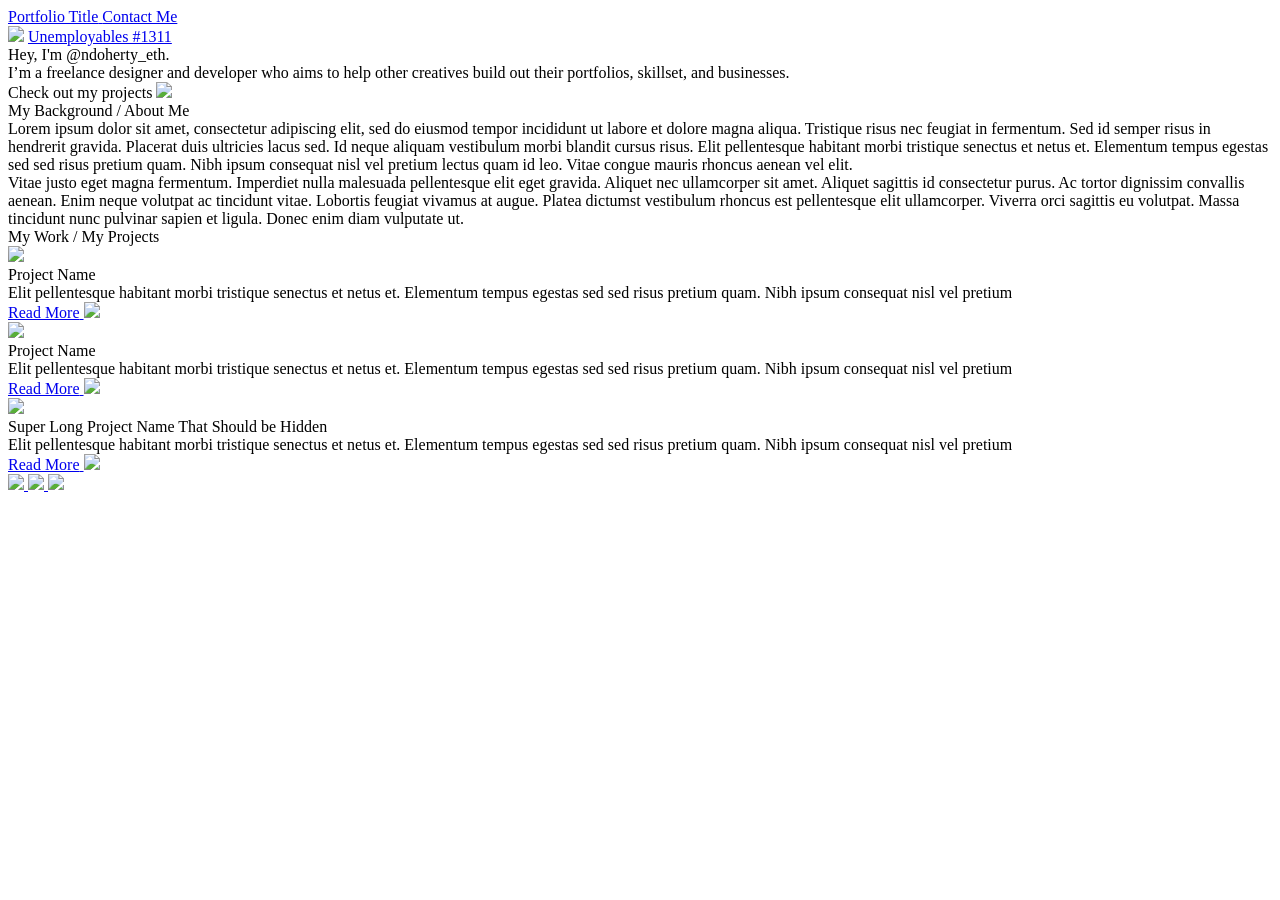
==== index.html @ 39758d0d "Initial commit" ====
<!DOCTYPE html>
<html lang="en">
	<head>
		<meta charset="utf-8">

    <!-- 
      TODO

      Upload your Unemployable (or whatever photo you like) to the assets/images folder
      and change the name of the image below to match the uploaded one

      Change the title in the <title> tag to whatever you would like the title of your portfolio to be

      This should be the same across all pages.
     -->
    <link rel="icon" href="./assets/images/1311.png" />
		<title>Unemployables Portfolio</title>
    <meta name="description" content="A portfolio template for the Unemployables community.">
    <meta name="viewport" content="width=device-width, initial-scale=1" />

		<link rel="stylesheet" href="./css/layout.css">
    <link rel="stylesheet" href="./css/typography.css">
    <link rel="stylesheet" href="./css/utilities.css">

		<script defer src="./js/script.js"></script>
	</head>
	<body>
    <!-- NAVBAR -->
    <div class="navbar">
      <a class="nav-title-link" href="./index.html">
        <!-- TODO - Change the "Portfolio Title" to whatever you want displayed in the top left -->
        <span class="nav-title">Portfolio Title</span>
         <!-- TODO - Change the email after 'mailto:' to your email address for contact -->
        <a class="button" href="mailto:whitevans.eth@gmail.com">
          <span class="button-text">Contact Me</span>
        </a>
      </a>
    </div>

    <!-- MAIN PAGE CONTENT -->
    <div id="main-content">

      <!-- PORTFOLIO HEADER -->
      <div id="portfolio-header">
        <div id="portfolio-header-image-container">
          <!-- 
            TODO

            - Change the img "src" attribute to point to the Unemployable image you uploaded (or whatever image).
            - Change the number to point to your Unemployable & replace the OpenSea link with your own
            - If you aren't using an Unemployable as your image, remove the entire "a" element
          -->
          <img src="./assets/images/1311.png" class="portfolio-header-image">
          <a class="no-underline" target="_blank" href="https://opensea.io/assets/0xe0be388ab81c47b0f098d2030a1c9ef190691a8a/1311">
            <span class="image-caption">Unemployables #1311</span>
          </a>
        </div>

          <!-- 
            TODO

            - Change the main-title to whatver you want
            - Change the body-text after that to a quick introduction to what you do
            - Edit the button text if you feel like it. It will link to the projects section below.
          -->
        <div id="portfolio-header-text-container">
            <div class="header-text">
              <span class="main-title">Hey, I'm @ndoherty_eth.</span>
              <div class="body-text">I’m a freelance designer and developer who aims to help other creatives build out their portfolios, skillset, and businesses.</div>
            </div>
            <a class="button" id="my-work-link">
              <span class="button-text">Check out my projects</span> 
              <image src="./assets/icons/arrow-right.svg" class="right-arrow-icon"/>
            </a>
        </div>
      </div>

      <!-- ABOUT SECTION -->
      <!-- 
        TODO

        - Change the subheader-text to whatever header you want
        - Add paragraphs using the <div class="body-text"></div> elements in the "about-section-content"
      -->
      <div id="about-section">
        <span class="subheader-text">My Background / About Me</span>
        <div class="about-section-content">
          <div class="body-text">Lorem ipsum dolor sit amet, consectetur adipiscing elit, sed do eiusmod tempor incididunt ut labore et dolore magna aliqua. Tristique risus nec feugiat in fermentum. Sed id semper risus in hendrerit gravida. Placerat duis ultricies lacus sed. Id neque aliquam vestibulum morbi blandit cursus risus. Elit pellentesque habitant morbi tristique senectus et netus et. Elementum tempus egestas sed sed risus pretium quam. Nibh ipsum consequat nisl vel pretium lectus quam id leo. Vitae congue mauris rhoncus aenean vel elit.</div>
          <div class="body-text">Vitae justo eget magna fermentum. Imperdiet nulla malesuada pellentesque elit eget gravida. Aliquet nec ullamcorper sit amet. Aliquet sagittis id consectetur purus. Ac tortor dignissim convallis aenean. Enim neque volutpat ac tincidunt vitae. Lobortis feugiat vivamus at augue. Platea dictumst vestibulum rhoncus est pellentesque elit ullamcorper. Viverra orci sagittis eu volutpat. Massa tincidunt nunc pulvinar sapien et ligula. Donec enim diam vulputate ut.</div>
        </div>
      </div>

      <!-- PROJECTS / MY WORK SECTION -->
      <div id="my-work-section">
        <!-- TODO - Change the subheader-text to whatever you want the Projects section header to say -->
        <span class="subheader-text">My Work / My Projects</span>

        <div class="projects-container">
          <!-- 
            TODO

            This is where the project cards live. Here's a base level project card for you to copy:
            <div class="project-card">
              <img src="./assets/images/IMAGE_NAME" class="project-image">
              <div class="project-card-text-container">
                <div class="subheader-text project-title">PROJECT_NAME</div>
                <div class="body-text project-card-text">SMALL_PROJECT_DESCRIPTION</div>
              </div>
              <a class="button" href="./project-pages/PROJECT_PAGE_NAME.html">
                <span class="button-text">Read More</span>
                <image src="./assets/icons/arrow-right.svg" class="right-arrow-icon"/>
              </a>
            </div>

            - To add a project to the this area, copy the above, paste it below this comment, and change the following:
                - IMAGE_NAME: the name of the image file in assets/images
                - PROJECT_NAME: the name of the project (keep it short, it only shows 1 line)
                - SMALL_PROJECT_DESCRIPTION: a quick project description (max 4 lines)
                - PROJECT_PAGE_NAME.html: the html filename for the project (must be in project-pages folder)
          -->
          <div class="project-card">
            <img src="./assets/images/desktop.jpeg" class="project-image">
            <div class="project-card-text-container">
              <div class="subheader-text project-title">Project Name</div>
              <div class="body-text project-card-text">Elit pellentesque habitant morbi tristique senectus et netus et. Elementum tempus egestas sed sed risus pretium quam. Nibh ipsum consequat nisl vel pretium</div>
            </div>
            <a class="button" href="./project-pages/project-template.html">
              <span class="button-text">Read More</span>
              <image src="./assets/icons/arrow-right.svg" class="right-arrow-icon"/>
            </a>
          </div>
          <div class="project-card">
            <img src="./assets/images/code.jpeg" class="project-image">
            <div class="project-card-text-container">
              <div class="subheader-text project-title">Project Name</div>
              <div class="body-text project-card-text">Elit pellentesque habitant morbi tristique senectus et netus et. Elementum tempus egestas sed sed risus pretium quam. Nibh ipsum consequat nisl vel pretium</div>
            </div>
            <a class="button" href="./project-pages/project-template.html">
              <span class="button-text">Read More</span>
              <image src="./assets/icons/arrow-right.svg" class="right-arrow-icon"/>
            </a>
          </div>
          <div class="project-card">
            <img src="./assets/images/sketchbook.jpeg" class="project-image">
            <div class="project-card-text-container">
              <div class="subheader-text project-title">Super Long Project Name That Should be Hidden</div>
              <div class="body-text project-card-text">Elit pellentesque habitant morbi tristique senectus et netus et. Elementum tempus egestas sed sed risus pretium quam. Nibh ipsum consequat nisl vel pretium</div>
            </div>
            <a class="button" href="./project-pages/project-template.html">
              <span class="button-text">Read More</span>
              <image src="./assets/icons/arrow-right.svg" class="right-arrow-icon"/>
            </a>
          </div>
        </div>
      </div>
    </div>

    <!-- FOOTER -->
    <div id="footer">
      <!-- 
        TODO - Change href to your Instagram account (can also delete entire "a" element if no Instagram) 

        This should be the same across all pages.
      -->
      <a class="icon-link" target="_blank" href="https://twitter.com/whitevans_eth">
        <image src="./assets/icons/instagram.svg" class="footer-icon"/>
      </a>
      <!-- 
        TODO - Change href to your Twitter account (can also delete entire "a" element if no Twitter) 
      
        This should be the same across all pages.
      -->
      <a class="icon-link" target="_blank" href="https://twitter.com/whitevans_eth">
        <image src="./assets/icons/twitter.svg" class="footer-icon"/>
      </a>
      <!-- 
        TODO - Change the email after "mailto" to your contact email 
      
        This should be the same across all pages.
      -->
      <a class="icon-link" href="mailto:whitevans.eth@gmail.com">
        <image src="./assets/icons/mail.svg" class="footer-icon"/>
      </a>
    </div>

	</body>
</html>
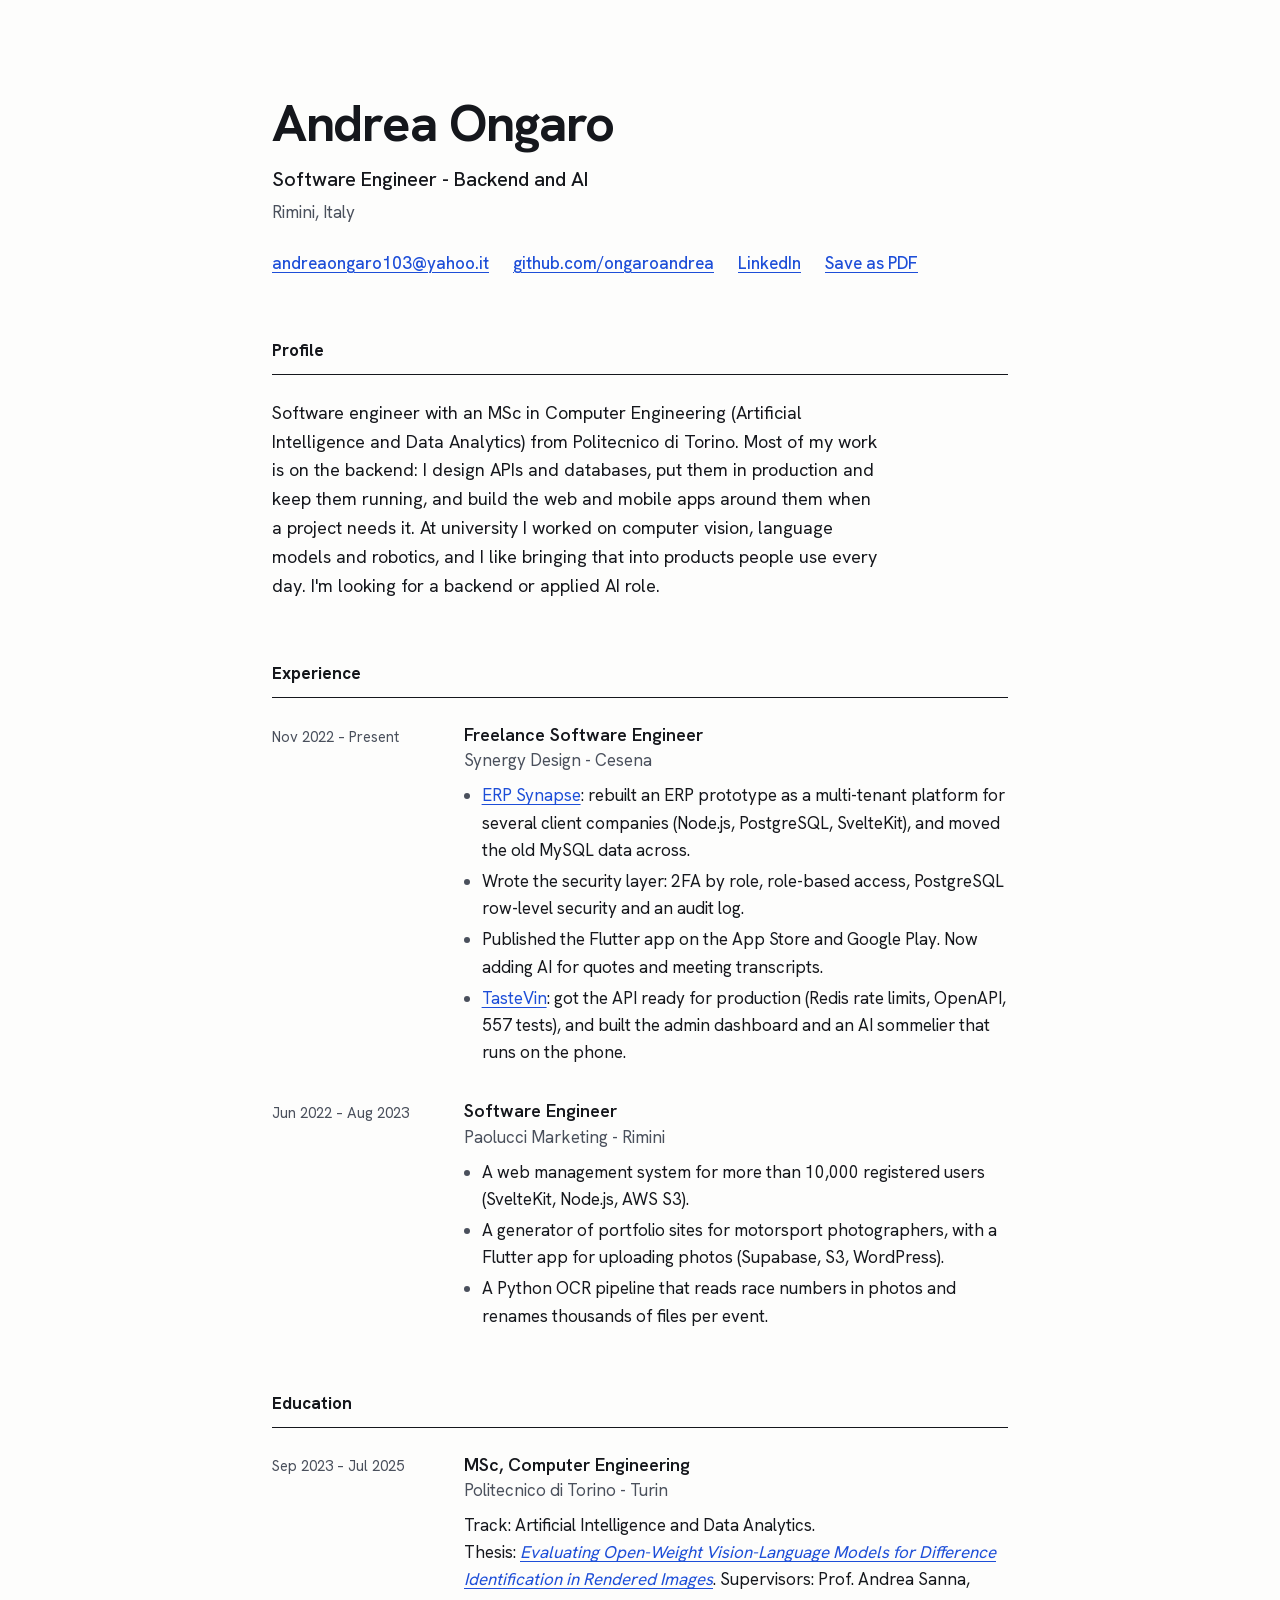
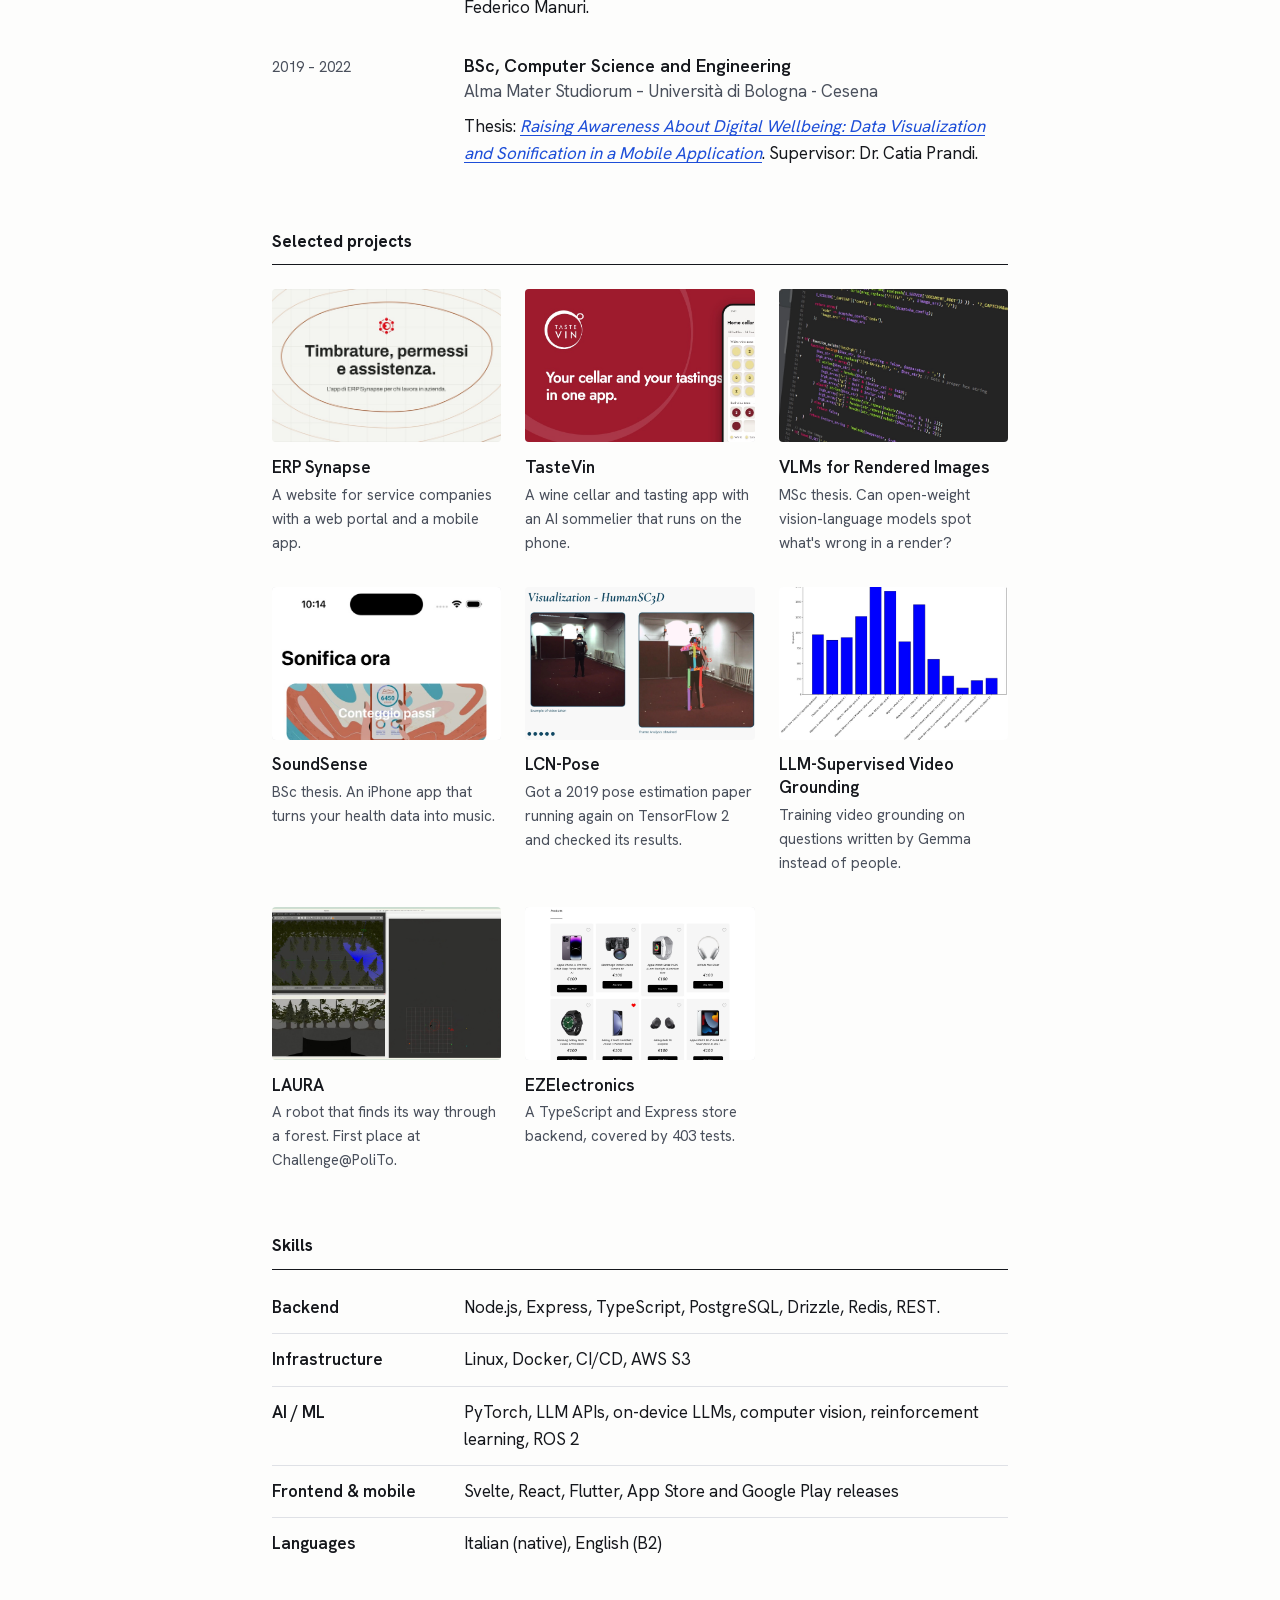
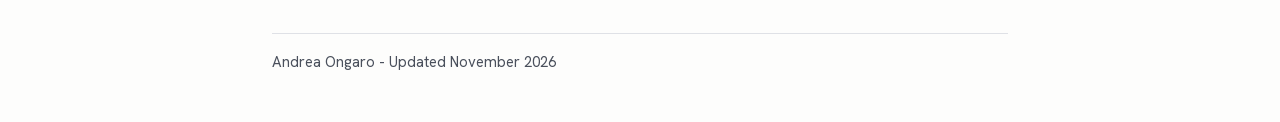
==== commit afc2fa76: "." ====
--- a/index.html
+++ b/index.html
@@ -1,187 +1,165 @@
 <!DOCTYPE html>
 <html lang="en">
-	<head>
-		<meta charset="utf-8">
+<head>
+  <meta charset="utf-8">
+  <meta name="viewport" content="width=device-width, initial-scale=1">
+  <title>Andrea Ongaro - Curriculum Vitae</title>
+  <meta name="description" content="CV of Andrea Ongaro, software engineer working on backend systems and AI, with an MSc in Computer Engineering from Politecnico di Torino.">
+  <link rel="icon" href="./assets/icons/favicon.svg" type="image/svg+xml">
 
-    <!-- 
-      TODO
+  <link rel="preload" href="./assets/fonts/hanken-grotesk-latin.woff2" as="font" type="font/woff2" crossorigin>
+  <link rel="stylesheet" href="./css/styles.css">
 
-      Upload your Unemployable (or whatever photo you like) to the assets/images folder
-      and change the name of the image below to match the uploaded one
+  <script defer src="./js/script.js"></script>
+</head>
+<body>
+  <a class="skip-link" href="#main">Skip to content</a>
 
-      Change the title in the <title> tag to whatever you would like the title of your portfolio to be
+  <div class="page">
+    <!-- HEADER: name, headline and contact details -->
+    <header class="cv-header">
+      <h1 class="cv-name">Andrea Ongaro</h1>
+      <p class="cv-headline">Software Engineer - Backend and AI</p>
+      <p class="cv-meta">Rimini, Italy</p>
 
-      This should be the same across all pages.
-     -->
-    <link rel="icon" href="./assets/images/1311.png" />
-		<title>Unemployables Portfolio</title>
-    <meta name="description" content="A portfolio template for the Unemployables community.">
-    <meta name="viewport" content="width=device-width, initial-scale=1" />
+      <ul class="cv-contact">
+        <li><a href="#" data-mail="dGkub29oYXlAMzAxb3JhZ25vYWVyZG5h">Email</a></li>
+        <li><a href="https://github.com/ongaroandrea" rel="me">github.com/ongaroandrea</a></li>
+        <li><a href="https://www.linkedin.com/in/ongaro-andrea" rel="me">LinkedIn</a></li>
+        <li class="no-print"><button type="button" class="link-button" data-print>Save as PDF</button></li>
+      </ul>
+    </header>
 
-		<link rel="stylesheet" href="./css/layout.css">
-    <link rel="stylesheet" href="./css/typography.css">
-    <link rel="stylesheet" href="./css/utilities.css">
+    <main id="main">
+      <!-- PROFILE -->
+      <section class="cv-section" aria-labelledby="profile">
+        <h2 id="profile">Profile</h2>
+        <p class="cv-summary">
+          Software engineer with an MSc in Computer Engineering (Artificial Intelligence and Data
+          Analytics) from Politecnico di Torino. Most of my work is on the backend: I design APIs and
+          databases, put them in production and keep them running, and build the web and mobile apps
+          around them when a project needs it. At university I worked on computer vision, language models
+          and robotics, and I like bringing that into products people use every day. I'm looking for a
+          backend or applied AI role.
+        </p>
+      </section>
 
-		<script defer src="./js/script.js"></script>
-	</head>
-	<body>
-    <!-- NAVBAR -->
-    <div class="navbar">
-      <a class="nav-title-link" href="./index.html">
-        <!-- TODO - Change the "Portfolio Title" to whatever you want displayed in the top left -->
-        <span class="nav-title">Portfolio Title</span>
-         <!-- TODO - Change the email after 'mailto:' to your email address for contact -->
-        <a class="button" href="mailto:whitevans.eth@gmail.com">
-          <span class="button-text">Contact Me</span>
-        </a>
-      </a>
-    </div>
+      <section class="cv-section" aria-labelledby="experience">
+        <h2 id="experience">Experience</h2>
 
-    <!-- MAIN PAGE CONTENT -->
-    <div id="main-content">
+        <article class="entry">
+          <p class="entry-date"><time datetime="2022-11">Nov 2022</time> – Present</p>
+          <div class="entry-body">
+            <h3 class="entry-title">Freelance Software Engineer</h3>
+            <p class="entry-place">Synergy Design - Cesena</p>
+            <ul class="entry-points">
+              <li><a href="./project-pages/erpsynapse.html">ERP Synapse</a>: rebuilt an ERP prototype as a multi-tenant platform for several client companies (Node.js, PostgreSQL, SvelteKit), and moved the old MySQL data across.</li>
+              <li>Wrote the security layer: 2FA by role, role-based access, PostgreSQL row-level security and an audit log.</li>
+              <li>Published the Flutter app on the App Store and Google Play. Now adding AI for quotes and meeting transcripts.</li>
+              <li><a href="./project-pages/tastevin.html">TasteVin</a>: got the API ready for production (Redis rate limits, OpenAPI, 557 tests), and built the admin dashboard and an AI sommelier that runs on the phone.</li>
+            </ul>
+          </div>
+        </article>
 
-      <!-- PORTFOLIO HEADER -->
-      <div id="portfolio-header">
-        <div id="portfolio-header-image-container">
-          <!-- 
-            TODO
+        <article class="entry">
+          <p class="entry-date"><time datetime="2022-06">Jun 2022</time> – <time datetime="2023-08">Aug 2023</time></p>
+          <div class="entry-body">
+            <h3 class="entry-title">Software Engineer</h3>
+            <p class="entry-place">Paolucci Marketing - Rimini</p>
+            <ul class="entry-points">
+              <li>A web management system for more than 10,000 registered users (SvelteKit, Node.js, AWS S3).</li>
+              <li>A generator of portfolio sites for motorsport photographers, with a Flutter app for uploading photos (Supabase, S3, WordPress).</li>
+              <li>A Python OCR pipeline that reads race numbers in photos and renames thousands of files per event.</li>
+            </ul>
+          </div>
+        </article>
+      </section>
 
-            - Change the img "src" attribute to point to the Unemployable image you uploaded (or whatever image).
-            - Change the number to point to your Unemployable & replace the OpenSea link with your own
-            - If you aren't using an Unemployable as your image, remove the entire "a" element
-          -->
-          <img src="./assets/images/1311.png" class="portfolio-header-image">
-          <a class="no-underline" target="_blank" href="https://opensea.io/assets/0xe0be388ab81c47b0f098d2030a1c9ef190691a8a/1311">
-            <span class="image-caption">Unemployables #1311</span>
-          </a>
-        </div>
+      <!-- EDUCATION -->
+      <section class="cv-section" aria-labelledby="education">
+        <h2 id="education">Education</h2>
 
-          <!-- 
-            TODO
+        <article class="entry">
+          <p class="entry-date"><time datetime="2023-09">Sep 2023</time> – <time datetime="2025-07">Jul 2025</time></p>
+          <div class="entry-body">
+            <h3 class="entry-title">MSc, Computer Engineering</h3>
+            <p class="entry-place">Politecnico di Torino - Turin</p>
+            <p>Track: Artificial Intelligence and Data Analytics.</p>
+            <p>Thesis: <a href="./project-pages/vlm-thesis.html"><em>Evaluating Open-Weight Vision-Language Models for Difference Identification in Rendered Images</em></a>. Supervisors: Prof. Andrea Sanna, Federico Manuri.</p>
+          </div>
+        </article>
 
-            - Change the main-title to whatver you want
-            - Change the body-text after that to a quick introduction to what you do
-            - Edit the button text if you feel like it. It will link to the projects section below.
-          -->
-        <div id="portfolio-header-text-container">
-            <div class="header-text">
-              <span class="main-title">Hey, I'm @ndoherty_eth.</span>
-              <div class="body-text">I’m a freelance designer and developer who aims to help other creatives build out their portfolios, skillset, and businesses.</div>
-            </div>
-            <a class="button" id="my-work-link">
-              <span class="button-text">Check out my projects</span> 
-              <image src="./assets/icons/arrow-right.svg" class="right-arrow-icon"/>
-            </a>
-        </div>
-      </div>
+        <article class="entry">
+          <p class="entry-date"><time datetime="2019">2019</time> – <time datetime="2022">2022</time></p>
+          <div class="entry-body">
+            <h3 class="entry-title">BSc, Computer Science and Engineering</h3>
+            <p class="entry-place">Alma Mater Studiorum – Università di Bologna - Cesena</p>
+            <p>Thesis: <a href="./project-pages/soundsense.html"><em>Raising Awareness About Digital Wellbeing: Data Visualization and Sonification in a Mobile Application</em></a>. Supervisor: Dr. Catia Prandi.</p>
+          </div>
+        </article>
+      </section>
 
-      <!-- ABOUT SECTION -->
-      <!-- 
-        TODO
+      <section class="cv-section" aria-labelledby="projects">
+        <h2 id="projects">Selected projects</h2>
+        <ul class="projects">
+          <li class="project">
+            <img src="./assets/images/projects/erpsynapse/hero.jpg" alt="" width="1600" height="686" loading="lazy">
+            <h3 class="project-title"><a href="./project-pages/erpsynapse.html">ERP Synapse</a></h3>
+            <p>A website for service companies with a web portal and a mobile app.</p>
+          </li>
+          <li class="project">
+            <img src="./assets/images/projects/tastevin/hero.jpg" style="object-position: left center" alt="" width="1024" height="500" loading="lazy">
+            <h3 class="project-title"><a href="./project-pages/tastevin.html">TasteVin</a></h3>
+            <p>A wine cellar and tasting app with an AI sommelier that runs on the phone.</p>
+          </li>
+          <li class="project">
+            <img src="./assets/images/code.jpeg" alt="" width="1200" height="800" loading="lazy">
+            <h3 class="project-title"><a href="./project-pages/vlm-thesis.html">VLMs for Rendered Images</a></h3>
+            <p>MSc thesis. Can open-weight vision-language models spot what's wrong in a render?</p>
+          </li>
+          <li class="project">
+            <img src="./assets/images/projects/soundsense/app-home.jpg" style="object-position: center top" alt="" width="645" height="1400" loading="lazy">
+            <h3 class="project-title"><a href="./project-pages/soundsense.html">SoundSense</a></h3>
+            <p>BSc thesis. An iPhone app that turns your health data into music.</p>
+          </li>
+          <li class="project">
+            <img src="./assets/images/projects/lcn-pose/humansc3d.jpg" alt="" width="1600" height="998" loading="lazy">
+            <h3 class="project-title"><a href="./project-pages/lcn-pose.html">LCN-Pose</a></h3>
+            <p>Got a 2019 pose estimation paper running again on TensorFlow 2 and checked its results.</p>
+          </li>
+          <li class="project">
+            <img src="./assets/images/projects/video-grounding/query-templates.jpg" alt="" width="1394" height="1076" loading="lazy">
+            <h3 class="project-title"><a href="./project-pages/video-grounding.html">LLM-Supervised Video Grounding</a></h3>
+            <p>Training video grounding on questions written by Gemma instead of people.</p>
+          </li>
+          <li class="project">
+            <img src="./assets/images/projects/laura/simulation.jpg" alt="" width="1600" height="1010" loading="lazy">
+            <h3 class="project-title"><a href="./project-pages/laura.html">LAURA</a></h3>
+            <p>A robot that finds its way through a forest. First place at Challenge@PoliTo.</p>
+          </li>
+          <li class="project">
+            <img src="./assets/images/projects/ezelectronics/hero.jpg" style="object-position: center top" alt="" width="1600" height="1066" loading="lazy">
+            <h3 class="project-title"><a href="./project-pages/ezelectronics.html">EZElectronics</a></h3>
+            <p>A TypeScript and Express store backend, covered by 403 tests.</p>
+          </li>
+        </ul>
+      </section>
 
-        - Change the subheader-text to whatever header you want
-        - Add paragraphs using the <div class="body-text"></div> elements in the "about-section-content"
-      -->
-      <div id="about-section">
-        <span class="subheader-text">My Background / About Me</span>
-        <div class="about-section-content">
-          <div class="body-text">Lorem ipsum dolor sit amet, consectetur adipiscing elit, sed do eiusmod tempor incididunt ut labore et dolore magna aliqua. Tristique risus nec feugiat in fermentum. Sed id semper risus in hendrerit gravida. Placerat duis ultricies lacus sed. Id neque aliquam vestibulum morbi blandit cursus risus. Elit pellentesque habitant morbi tristique senectus et netus et. Elementum tempus egestas sed sed risus pretium quam. Nibh ipsum consequat nisl vel pretium lectus quam id leo. Vitae congue mauris rhoncus aenean vel elit.</div>
-          <div class="body-text">Vitae justo eget magna fermentum. Imperdiet nulla malesuada pellentesque elit eget gravida. Aliquet nec ullamcorper sit amet. Aliquet sagittis id consectetur purus. Ac tortor dignissim convallis aenean. Enim neque volutpat ac tincidunt vitae. Lobortis feugiat vivamus at augue. Platea dictumst vestibulum rhoncus est pellentesque elit ullamcorper. Viverra orci sagittis eu volutpat. Massa tincidunt nunc pulvinar sapien et ligula. Donec enim diam vulputate ut.</div>
-        </div>
-      </div>
+      <section class="cv-section" aria-labelledby="skills">
+        <h2 id="skills">Skills</h2>
+        <dl class="skills">
+          <div><dt>Backend</dt><dd>Node.js, Express, TypeScript, PostgreSQL, Drizzle, Redis, REST.</dd></div>
+          <div><dt>Infrastructure</dt><dd>Linux, Docker, CI/CD, AWS S3</dd></div>
+          <div><dt>AI / ML</dt><dd>PyTorch, LLM APIs, on-device LLMs, computer vision, reinforcement learning, ROS 2</dd></div>
+          <div><dt>Frontend &amp; mobile</dt><dd>Svelte, React, Flutter, App Store and Google Play releases</dd></div>
+          <div><dt>Languages</dt><dd>Italian (native), English (B2)</dd></div>
+        </dl>
+      </section>
+    </main>
 
-      <!-- PROJECTS / MY WORK SECTION -->
-      <div id="my-work-section">
-        <!-- TODO - Change the subheader-text to whatever you want the Projects section header to say -->
-        <span class="subheader-text">My Work / My Projects</span>
-
-        <div class="projects-container">
-          <!-- 
-            TODO
-
-            This is where the project cards live. Here's a base level project card for you to copy:
-            <div class="project-card">
-              <img src="./assets/images/IMAGE_NAME" class="project-image">
-              <div class="project-card-text-container">
-                <div class="subheader-text project-title">PROJECT_NAME</div>
-                <div class="body-text project-card-text">SMALL_PROJECT_DESCRIPTION</div>
-              </div>
-              <a class="button" href="./project-pages/PROJECT_PAGE_NAME.html">
-                <span class="button-text">Read More</span>
-                <image src="./assets/icons/arrow-right.svg" class="right-arrow-icon"/>
-              </a>
-            </div>
-
-            - To add a project to the this area, copy the above, paste it below this comment, and change the following:
-                - IMAGE_NAME: the name of the image file in assets/images
-                - PROJECT_NAME: the name of the project (keep it short, it only shows 1 line)
-                - SMALL_PROJECT_DESCRIPTION: a quick project description (max 4 lines)
-                - PROJECT_PAGE_NAME.html: the html filename for the project (must be in project-pages folder)
-          -->
-          <div class="project-card">
-            <img src="./assets/images/desktop.jpeg" class="project-image">
-            <div class="project-card-text-container">
-              <div class="subheader-text project-title">Project Name</div>
-              <div class="body-text project-card-text">Elit pellentesque habitant morbi tristique senectus et netus et. Elementum tempus egestas sed sed risus pretium quam. Nibh ipsum consequat nisl vel pretium</div>
-            </div>
-            <a class="button" href="./project-pages/project-template.html">
-              <span class="button-text">Read More</span>
-              <image src="./assets/icons/arrow-right.svg" class="right-arrow-icon"/>
-            </a>
-          </div>
-          <div class="project-card">
-            <img src="./assets/images/code.jpeg" class="project-image">
-            <div class="project-card-text-container">
-              <div class="subheader-text project-title">Project Name</div>
-              <div class="body-text project-card-text">Elit pellentesque habitant morbi tristique senectus et netus et. Elementum tempus egestas sed sed risus pretium quam. Nibh ipsum consequat nisl vel pretium</div>
-            </div>
-            <a class="button" href="./project-pages/project-template.html">
-              <span class="button-text">Read More</span>
-              <image src="./assets/icons/arrow-right.svg" class="right-arrow-icon"/>
-            </a>
-          </div>
-          <div class="project-card">
-            <img src="./assets/images/sketchbook.jpeg" class="project-image">
-            <div class="project-card-text-container">
-              <div class="subheader-text project-title">Super Long Project Name That Should be Hidden</div>
-              <div class="body-text project-card-text">Elit pellentesque habitant morbi tristique senectus et netus et. Elementum tempus egestas sed sed risus pretium quam. Nibh ipsum consequat nisl vel pretium</div>
-            </div>
-            <a class="button" href="./project-pages/project-template.html">
-              <span class="button-text">Read More</span>
-              <image src="./assets/icons/arrow-right.svg" class="right-arrow-icon"/>
-            </a>
-          </div>
-        </div>
-      </div>
-    </div>
-
-    <!-- FOOTER -->
-    <div id="footer">
-      <!-- 
-        TODO - Change href to your Instagram account (can also delete entire "a" element if no Instagram) 
-
-        This should be the same across all pages.
-      -->
-      <a class="icon-link" target="_blank" href="https://twitter.com/whitevans_eth">
-        <image src="./assets/icons/instagram.svg" class="footer-icon"/>
-      </a>
-      <!-- 
-        TODO - Change href to your Twitter account (can also delete entire "a" element if no Twitter) 
-      
-        This should be the same across all pages.
-      -->
-      <a class="icon-link" target="_blank" href="https://twitter.com/whitevans_eth">
-        <image src="./assets/icons/twitter.svg" class="footer-icon"/>
-      </a>
-      <!-- 
-        TODO - Change the email after "mailto" to your contact email 
-      
-        This should be the same across all pages.
-      -->
-      <a class="icon-link" href="mailto:whitevans.eth@gmail.com">
-        <image src="./assets/icons/mail.svg" class="footer-icon"/>
-      </a>
-    </div>
-
-	</body>
+    <footer class="cv-footer">
+      <p>Andrea Ongaro - Updated <time datetime="2026-11">November 2026</time></p>
+    </footer>
+  </div>
+</body>
 </html>
--- a/css/styles.css
+++ b/css/styles.css
@@ -0,0 +1,308 @@
+/* Fonts: Hanken Grotesk (variable, SIL OFL), served from assets/fonts ---- */
+
+@font-face {
+  font-family: "Hanken Grotesk";
+  font-style: normal;
+  font-weight: 100 900;
+  font-display: swap;
+  src: url("../assets/fonts/hanken-grotesk-latin-ext.woff2") format("woff2");
+  unicode-range: U+0100-02BA, U+02BD-02C5, U+02C7-02CC, U+02CE-02D7, U+02DD-02FF, U+0304, U+0308, U+0329, U+1D00-1DBF, U+1E00-1E9F, U+1EF2-1EFF, U+2020, U+20A0-20AB, U+20AD-20C4, U+2113, U+2C60-2C7F, U+A720-A7FF;
+}
+
+@font-face {
+  font-family: "Hanken Grotesk";
+  font-style: normal;
+  font-weight: 100 900;
+  font-display: swap;
+  src: url("../assets/fonts/hanken-grotesk-latin.woff2") format("woff2");
+  unicode-range: U+0000-00FF, U+0131, U+0152-0153, U+02BB-02BC, U+02C6, U+02DA, U+02DC, U+0304, U+0308, U+0329, U+2000-206F, U+20AC, U+2122, U+2191, U+2193, U+2212, U+2215, U+FEFF, U+FFFD;
+}
+
+:root {
+  --bg: #fdfdfc;
+  --ink: #15171c;
+  --ink-2: #4a505c;
+  --rule: #dfe1e6;
+  --accent: #1d4ed8;
+  --accent-strong: #173ea8;
+  --accent-wash: #e6ecfb;
+
+  --font: "Hanken Grotesk", system-ui, -apple-system, "Segoe UI", sans-serif;
+  --date-col: 10rem;
+  --measure: 46rem;
+}
+
+/* Base ------------------------------------------------------------------ */
+
+*,
+*::before,
+*::after { box-sizing: border-box; }
+
+html {
+  -webkit-text-size-adjust: 100%;
+  text-size-adjust: 100%;
+  scrollbar-color: var(--rule) transparent;
+}
+
+body {
+  margin: 0;
+  background: var(--bg);
+  color: var(--ink);
+  font-family: var(--font);
+  font-size: 1.0625rem;
+  line-height: 1.6;
+  font-variant-numeric: tabular-nums;
+  -webkit-font-smoothing: antialiased;
+  -moz-osx-font-smoothing: grayscale;
+}
+
+h1, h2, h3, p, ul, ol, dl, dd, figure { margin: 0; }
+ul, ol { padding: 0; }
+img { display: block; max-width: 100%; height: auto; }
+
+::selection { background: var(--accent-wash); color: var(--ink); }
+
+a {
+  color: var(--accent);
+  text-decoration-thickness: 1px;
+  text-underline-offset: 0.2em;
+  transition: color 150ms ease-out, text-decoration-color 150ms ease-out;
+}
+a:hover { color: var(--accent-strong); text-decoration-thickness: 2px; }
+
+:focus-visible {
+  outline: 2px solid var(--accent);
+  outline-offset: 3px;
+  border-radius: 2px;
+}
+
+.skip-link {
+  position: absolute;
+  left: 1rem;
+  top: -3rem;
+  padding: 0.5rem 0.75rem;
+  background: var(--ink);
+  color: var(--bg);
+  z-index: 10;
+}
+.skip-link:focus { top: 1rem; }
+.skip-link:hover { color: var(--bg); }
+
+/* Page ------------------------------------------------------------------ */
+
+.page {
+  max-width: calc(var(--measure) + 2 * clamp(1.25rem, 5vw, 3rem));
+  margin: 0 auto;
+  padding: clamp(3rem, 8vw, 6rem) clamp(1.25rem, 5vw, 3rem) 3rem;
+}
+
+/* Header ---------------------------------------------------------------- */
+
+.cv-name {
+  font-size: clamp(2.25rem, 1.4rem + 3.5vw, 3.25rem);
+  line-height: 1.05;
+  font-weight: 700;
+  letter-spacing: -0.025em;
+}
+
+.cv-headline {
+  margin-top: 0.75rem;
+  font-size: 1.25rem;
+  font-weight: 500;
+}
+
+.cv-meta {
+  margin-top: 0.25rem;
+  color: var(--ink-2);
+}
+
+.cv-contact {
+  list-style: none;
+  display: flex;
+  flex-wrap: wrap;
+  gap: 0.35rem 1.5rem;
+  margin-top: 1.5rem;
+  font-weight: 500;
+}
+
+.link-button {
+  font: inherit;
+  color: var(--accent);
+  background: none;
+  border: 0;
+  padding: 0;
+  cursor: pointer;
+  text-decoration: underline;
+  text-decoration-thickness: 1px;
+  text-underline-offset: 0.2em;
+}
+.link-button:hover { color: var(--accent-strong); text-decoration-thickness: 2px; }
+
+/* Sections -------------------------------------------------------------- */
+
+.cv-section { margin-top: clamp(2.75rem, 6vw, 3.75rem); }
+
+.cv-section > h2 {
+  font-size: 1.0625rem;
+  font-weight: 700;
+  padding-bottom: 0.6rem;
+  margin-bottom: 1.5rem;
+  border-bottom: 1px solid var(--ink);
+}
+
+.cv-summary { max-width: 38rem; font-size: 1.125rem; }
+
+/* Entries: date column + content ---------------------------------------- */
+
+.entry {
+  display: grid;
+  grid-template-columns: var(--date-col) 1fr;
+  gap: 0.25rem 2rem;
+  break-inside: avoid;
+}
+.entry + .entry { margin-top: 2rem; }
+
+.entry-date {
+  color: var(--ink-2);
+  font-size: 0.9375rem;
+  padding-top: 0.15rem;
+  white-space: nowrap;
+}
+
+.entry-title { font-size: 1.125rem; font-weight: 600; line-height: 1.4; }
+.entry-place { color: var(--ink-2); margin-bottom: 0.5rem; }
+
+.entry-points { padding-left: 1.1rem; }
+.entry-points li + li { margin-top: 0.25rem; }
+.entry-points li::marker { color: var(--ink-2); }
+
+/* Publications ---------------------------------------------------------- */
+
+.pubs { padding-left: 1.5rem; }
+.pubs li + li { margin-top: 0.75rem; }
+.pubs li::marker { color: var(--ink-2); }
+
+/* Projects -------------------------------------------------------------- */
+
+.projects {
+  list-style: none;
+  display: grid;
+  grid-template-columns: repeat(auto-fill, minmax(13rem, 1fr));
+  gap: 2rem 1.5rem;
+}
+
+.project { position: relative; }
+
+.project img {
+  width: 100%;
+  aspect-ratio: 3 / 2;
+  object-fit: cover;
+  border-radius: 4px;
+  background: var(--rule);
+  margin-bottom: 0.85rem;
+  transition: filter 200ms ease-out;
+}
+
+.project-title { font-size: 1.0625rem; font-weight: 600; line-height: 1.35; }
+.project-title a { color: var(--ink); text-decoration: none; }
+/* Whole tile is clickable; the heading link stretches over it. */
+.project-title a::after { content: ""; position: absolute; inset: 0; }
+.project:hover .project-title a { color: var(--accent); text-decoration: underline; }
+.project:hover img { filter: brightness(0.92); }
+.project p { color: var(--ink-2); font-size: 0.9375rem; margin-top: 0.25rem; }
+
+/* Skills ---------------------------------------------------------------- */
+
+.skills > div {
+  display: grid;
+  grid-template-columns: var(--date-col) 1fr;
+  gap: 0.25rem 2rem;
+  padding: 0.75rem 0;
+  border-top: 1px solid var(--rule);
+}
+.skills > div:first-child { border-top: 0; padding-top: 0; }
+.skills dt { font-weight: 600; }
+
+/* Footer ---------------------------------------------------------------- */
+
+.cv-footer {
+  margin-top: 4rem;
+  padding-top: 1rem;
+  border-top: 1px solid var(--rule);
+  color: var(--ink-2);
+  font-size: 0.9375rem;
+}
+
+/* Project pages --------------------------------------------------------- */
+
+.back-link { display: inline-block; font-weight: 500; margin-bottom: 2.5rem; }
+
+.project-lede { margin-top: 1rem; font-size: 1.1875rem; color: var(--ink-2); max-width: 38rem; }
+
+.project-facts {
+  display: grid;
+  grid-template-columns: repeat(auto-fit, minmax(9rem, 1fr));
+  gap: 1rem 2rem;
+  margin-top: 2rem;
+  padding-top: 1rem;
+  border-top: 1px solid var(--rule);
+}
+.project-facts dt { color: var(--ink-2); font-size: 0.875rem; }
+.project-facts dd { font-weight: 500; }
+
+.hero-figure { margin-top: 2.5rem; }
+.hero-figure img, .gallery img { width: 100%; border-radius: 4px; background: var(--rule); }
+
+.prose p + p { margin-top: 1rem; }
+.prose { max-width: 38rem; }
+
+.gallery {
+  display: grid;
+  grid-template-columns: 1fr 1fr;
+  gap: 2rem 1.5rem;
+}
+.gallery .wide { grid-column: 1 / -1; }
+/* Phone screenshots: four portrait images in a row. */
+.gallery.phones { grid-template-columns: repeat(4, 1fr); gap: 1.5rem 1rem; }
+.gallery.phones img { border-radius: 10px; }
+
+.project-links { list-style: none; display: flex; flex-wrap: wrap; gap: 0.35rem 1.5rem; margin-top: 1.25rem; font-weight: 500; }
+
+figcaption { margin-top: 0.5rem; color: var(--ink-2); font-size: 0.9375rem; }
+
+/* Small screens --------------------------------------------------------- */
+
+@media (max-width: 40rem) {
+  .entry,
+  .skills > div { grid-template-columns: 1fr; }
+  .entry-date { padding-top: 0; }
+  .gallery { grid-template-columns: 1fr; }
+  .gallery.phones { grid-template-columns: 1fr 1fr; }
+}
+
+@media (prefers-reduced-motion: reduce) {
+  * { transition: none !important; }
+}
+
+/* Print / Save as PDF --------------------------------------------------- */
+
+@media print {
+  @page { size: A4; margin: 16mm 16mm 14mm; }
+
+  :root { --date-col: 7.5rem; }
+  body { font-size: 10pt; line-height: 1.45; background: #fff; }
+  .page { max-width: none; padding: 0; }
+  .no-print, .skip-link, .project img, .cv-footer { display: none; }
+
+  a { color: var(--ink); text-decoration: none; }
+  .cv-name { font-size: 24pt; }
+  .cv-headline { font-size: 12pt; margin-top: 0.3rem; }
+  .cv-contact { margin-top: 0.6rem; gap: 0.2rem 1rem; }
+  .cv-section { margin-top: 1.4rem; }
+  .cv-section > h2 { margin-bottom: 0.7rem; padding-bottom: 0.25rem; font-size: 11pt; break-after: avoid; }
+  .cv-summary { font-size: 10.5pt; max-width: none; }
+  .entry + .entry { margin-top: 0.8rem; }
+  .entry-title { font-size: 10.5pt; }
+  .projects { grid-template-columns: 1fr 1fr 1fr; gap: 0.6rem 1rem; }
+  .project-title a::after { content: none; }
+}
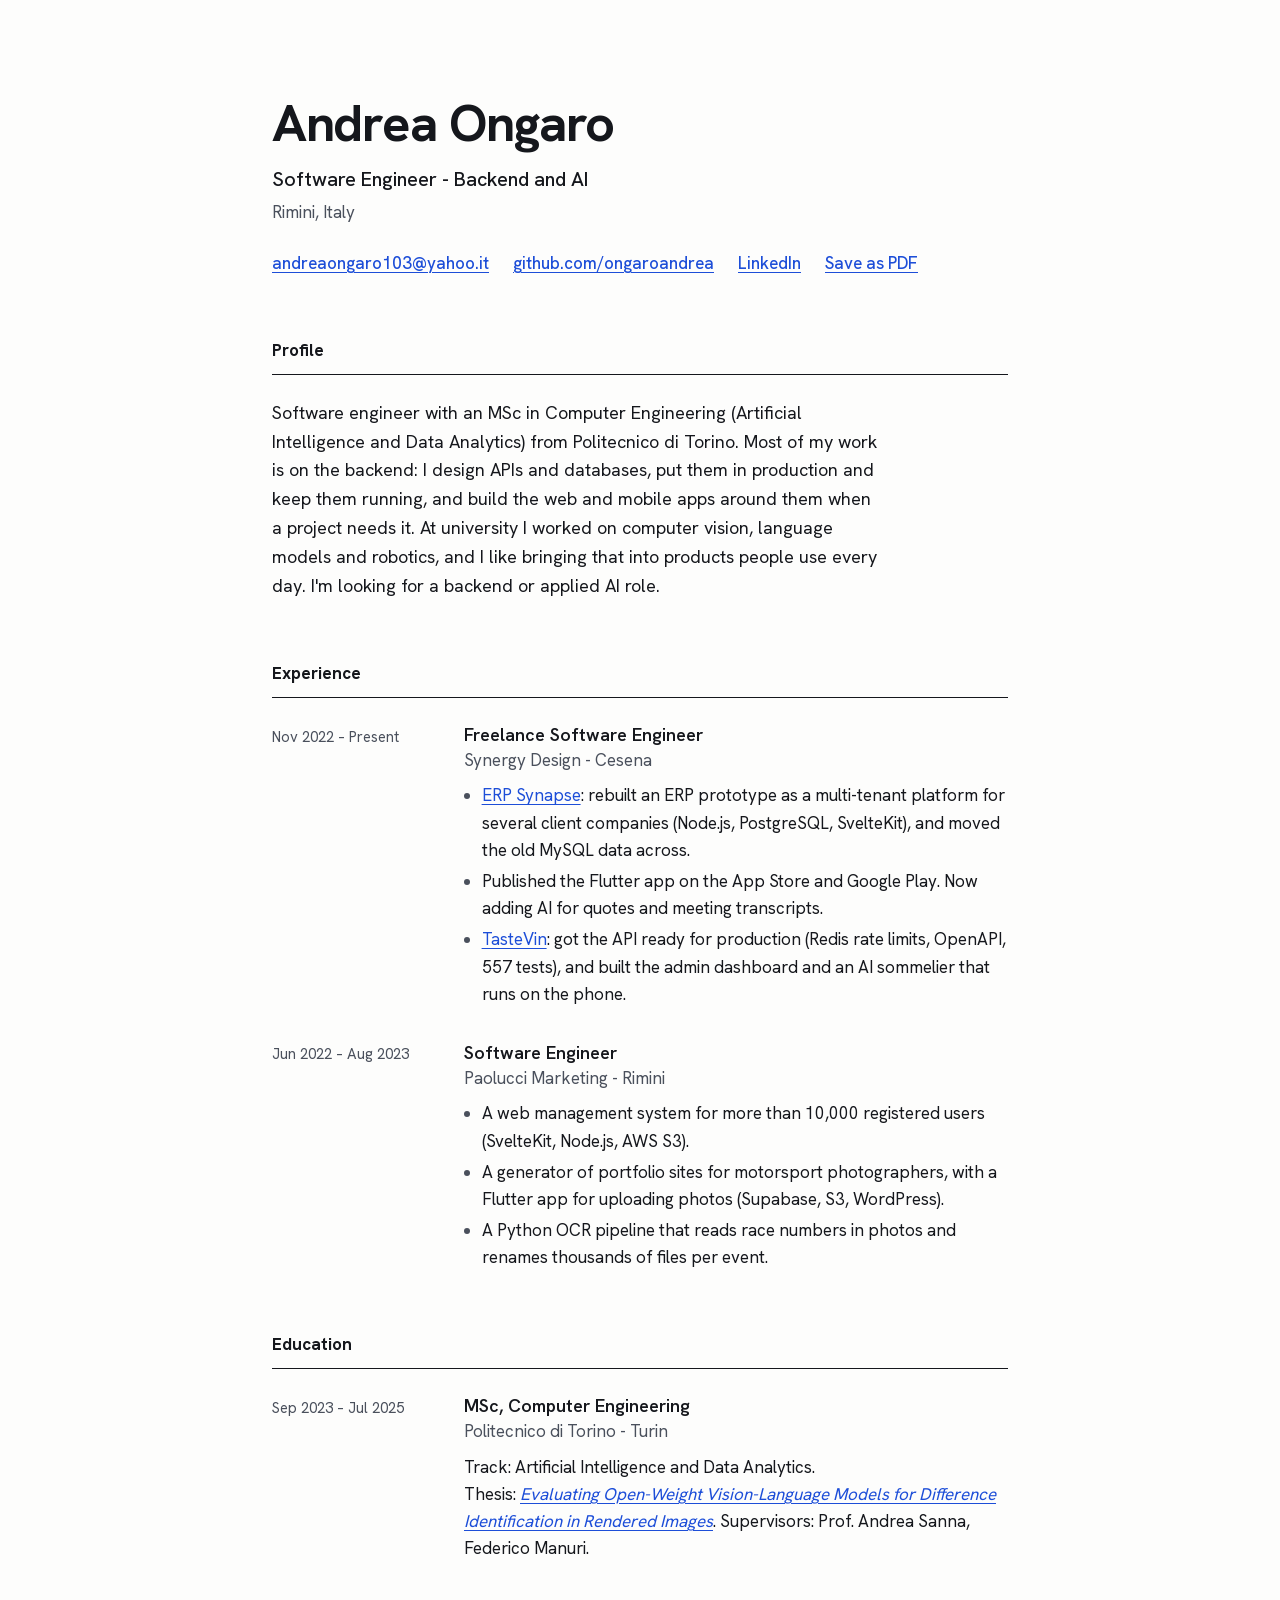
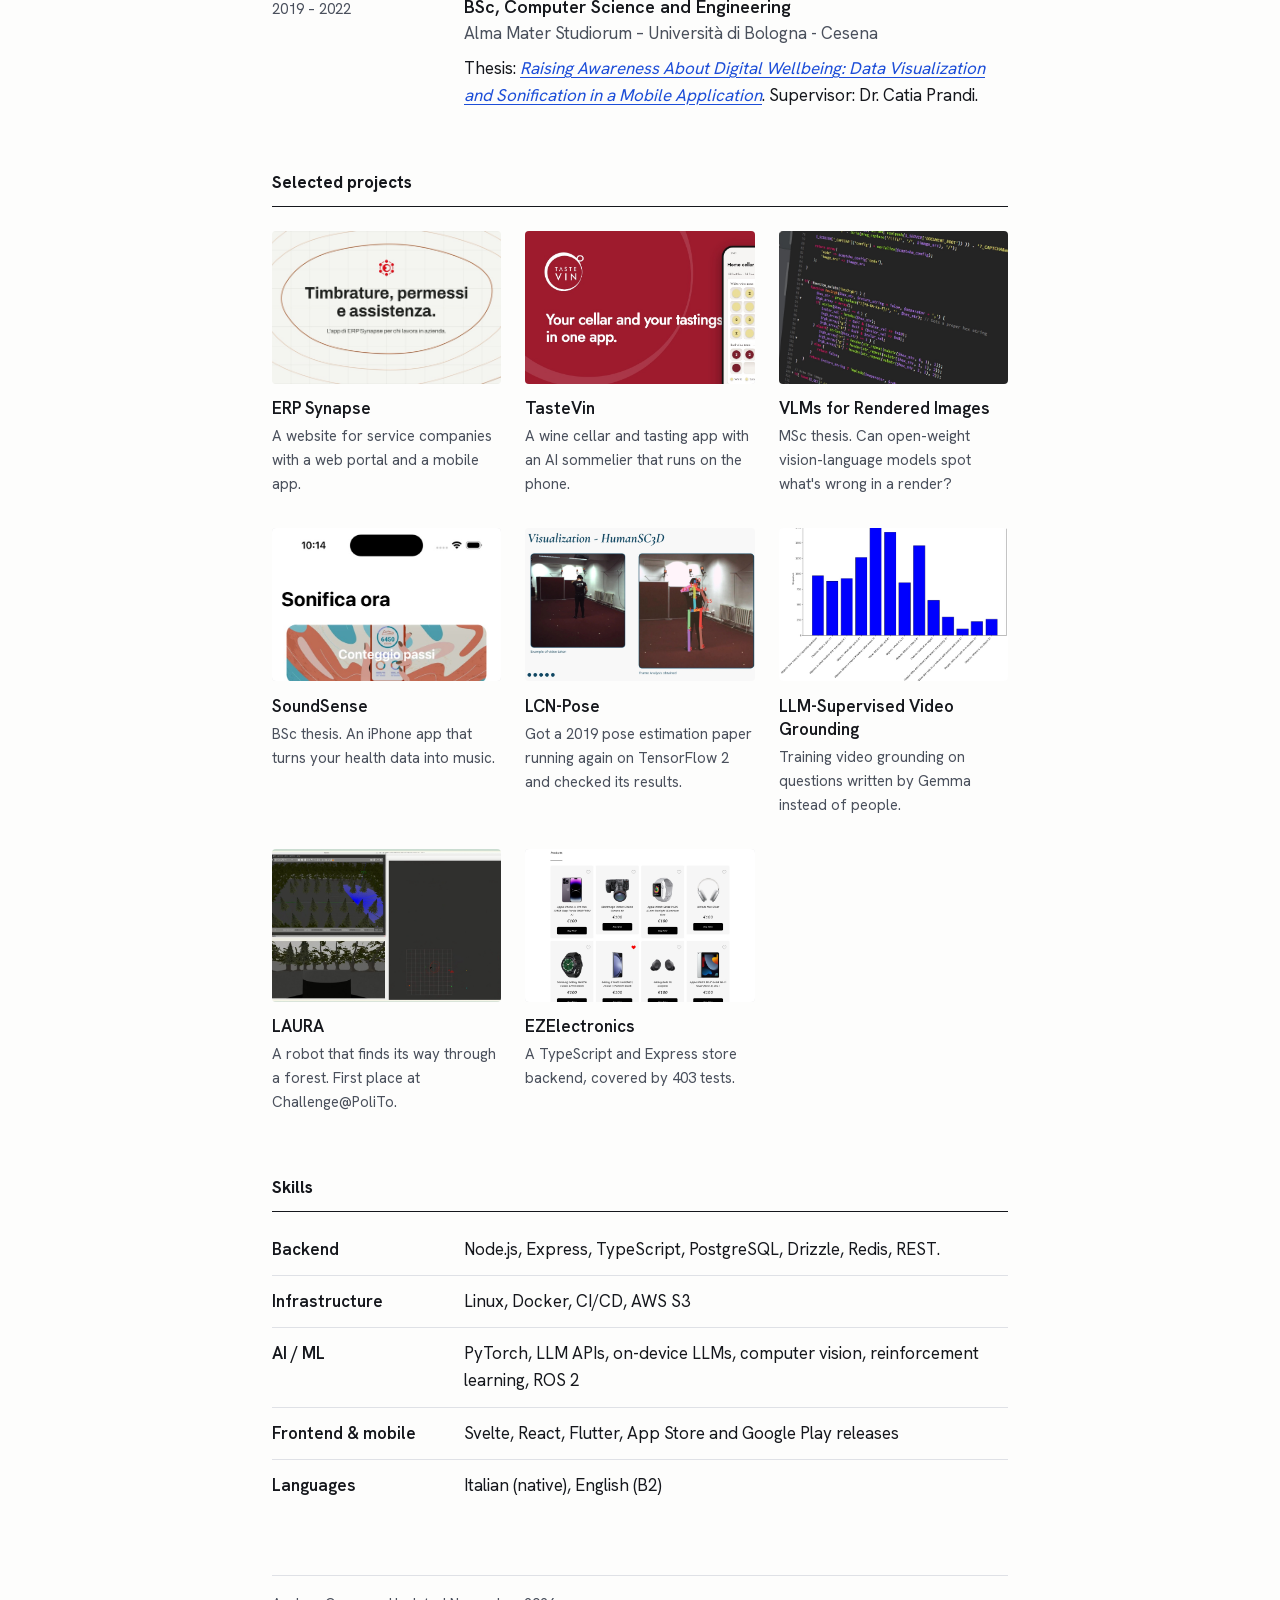
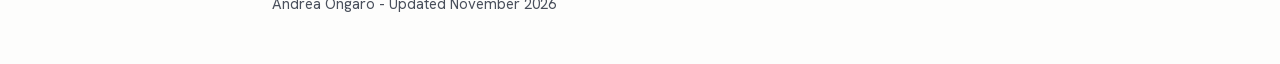
==== commit 94f62a4d: "removed stuff" ====
--- a/index.html
+++ b/index.html
@@ -54,7 +54,6 @@
             <p class="entry-place">Synergy Design - Cesena</p>
             <ul class="entry-points">
               <li><a href="./project-pages/erpsynapse.html">ERP Synapse</a>: rebuilt an ERP prototype as a multi-tenant platform for several client companies (Node.js, PostgreSQL, SvelteKit), and moved the old MySQL data across.</li>
-              <li>Wrote the security layer: 2FA by role, role-based access, PostgreSQL row-level security and an audit log.</li>
               <li>Published the Flutter app on the App Store and Google Play. Now adding AI for quotes and meeting transcripts.</li>
               <li><a href="./project-pages/tastevin.html">TasteVin</a>: got the API ready for production (Redis rate limits, OpenAPI, 557 tests), and built the admin dashboard and an AI sommelier that runs on the phone.</li>
             </ul>
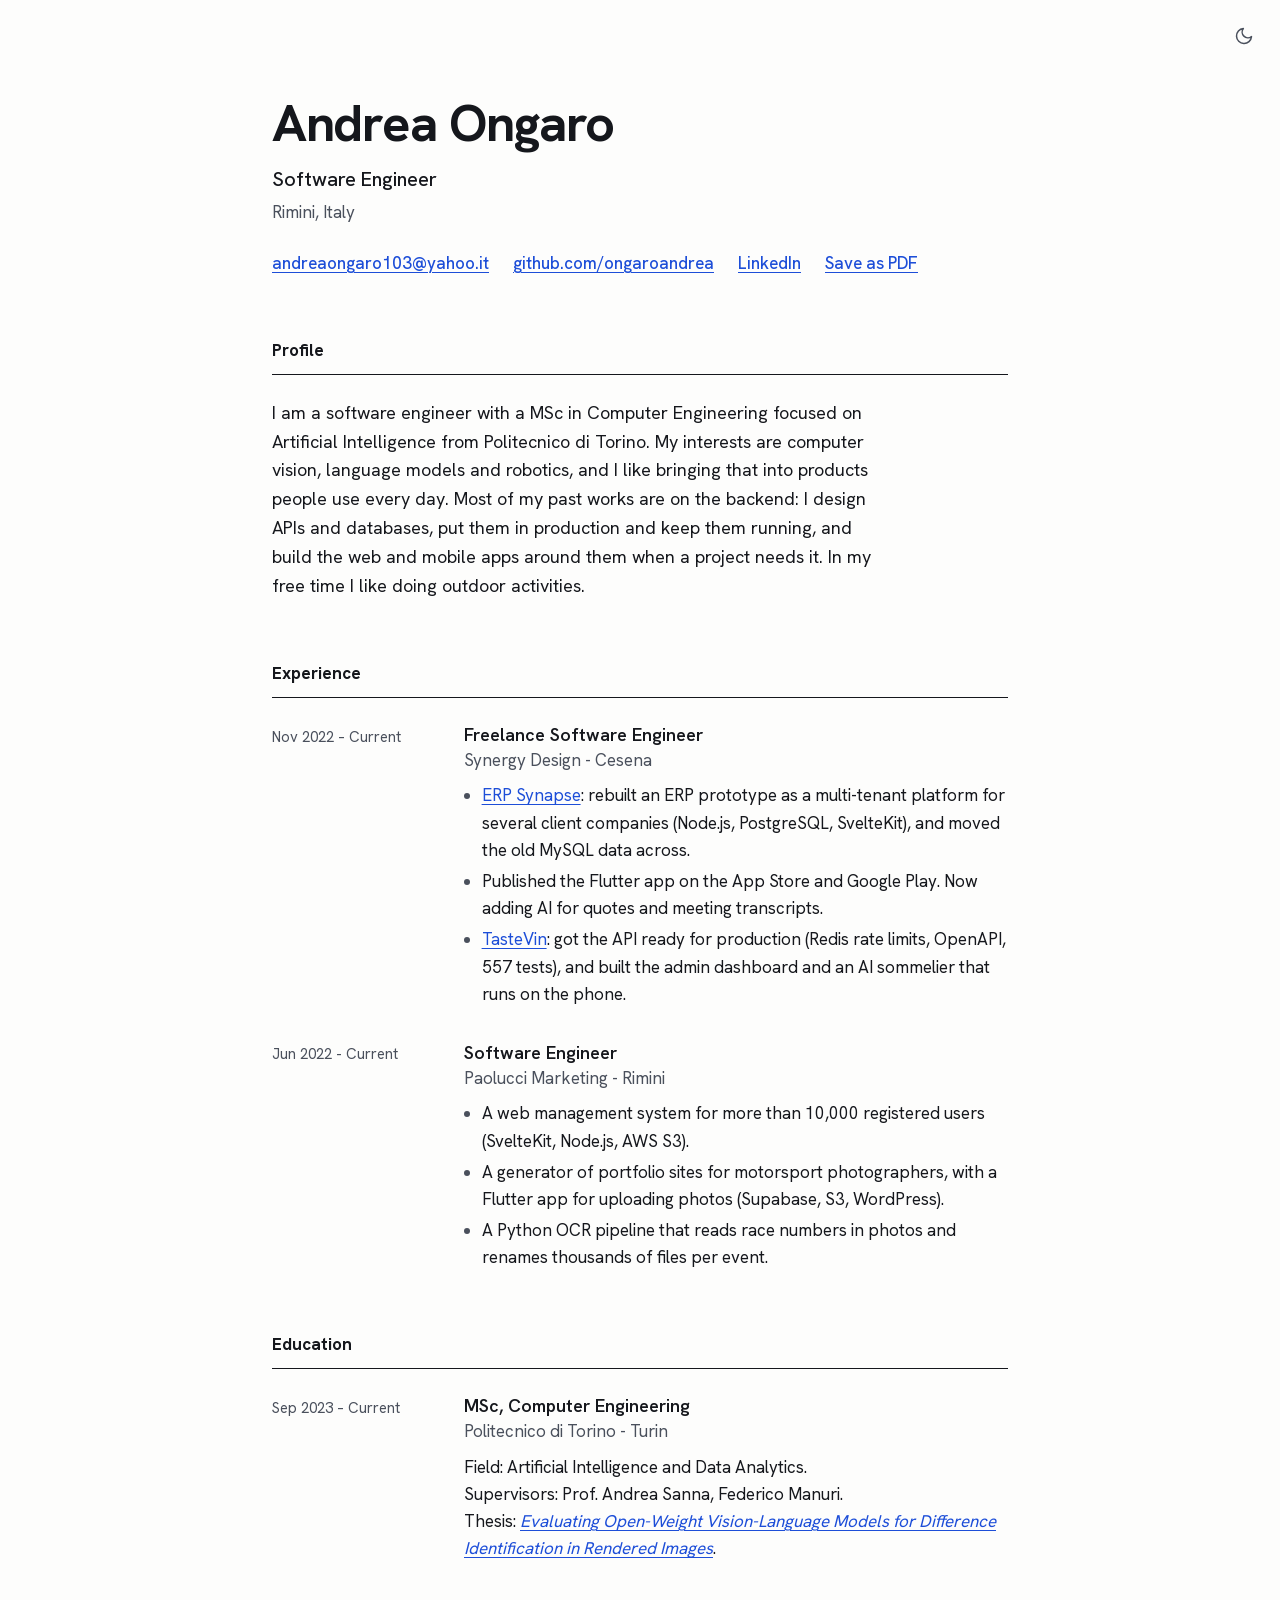
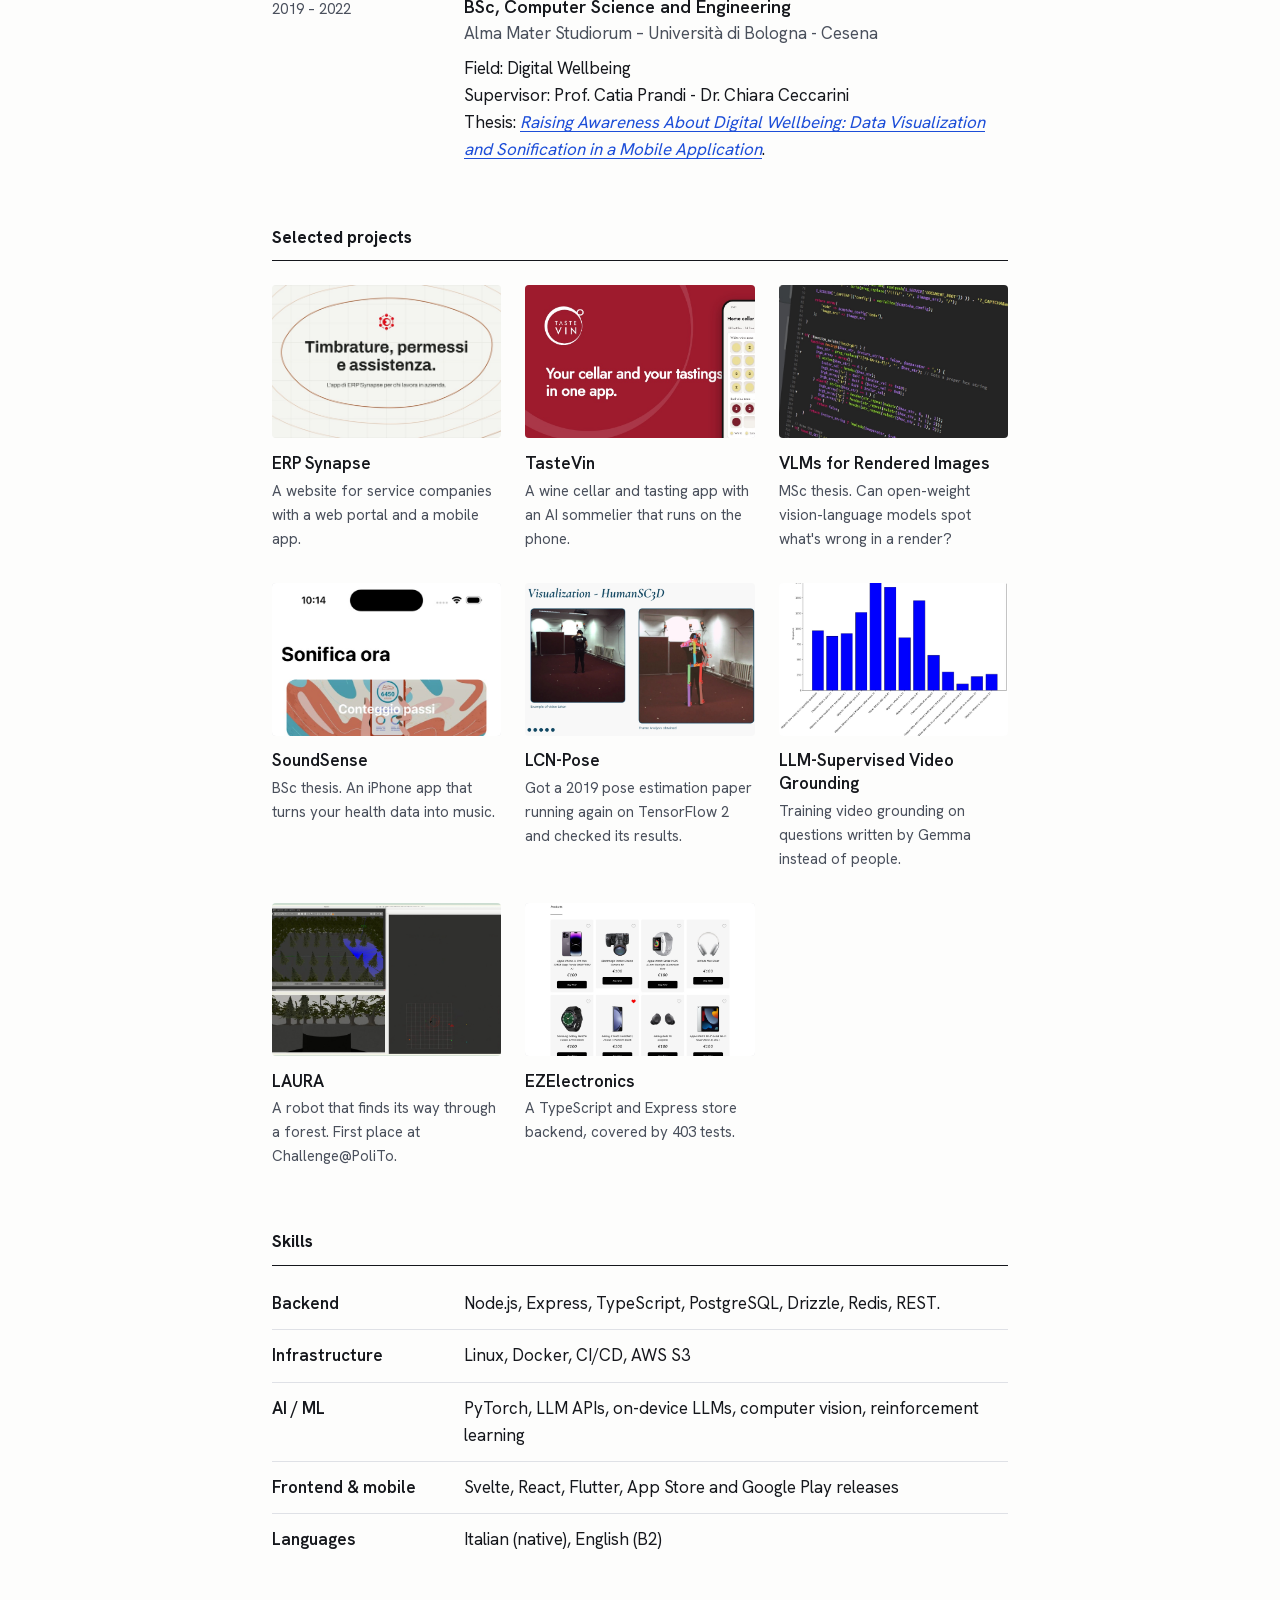
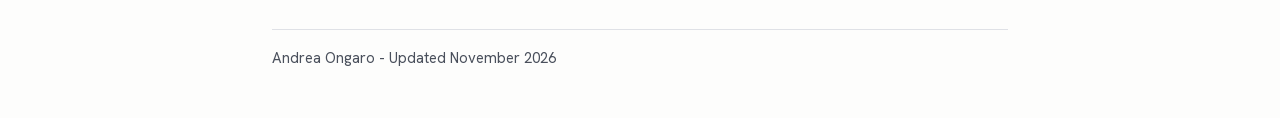
==== commit 535e282e: "dark mode" ====
--- a/index.html
+++ b/index.html
@@ -8,6 +8,7 @@
   <link rel="icon" href="./assets/icons/favicon.svg" type="image/svg+xml">
 
   <link rel="preload" href="./assets/fonts/hanken-grotesk-latin.woff2" as="font" type="font/woff2" crossorigin>
+  <script>try{var t=localStorage.getItem("theme");if(t)document.documentElement.dataset.theme=t}catch(e){}</script>
   <link rel="stylesheet" href="./css/styles.css">
 
   <script defer src="./js/script.js"></script>
@@ -19,13 +20,13 @@
     <!-- HEADER: name, headline and contact details -->
     <header class="cv-header">
       <h1 class="cv-name">Andrea Ongaro</h1>
-      <p class="cv-headline">Software Engineer - Backend and AI</p>
+      <p class="cv-headline">Software Engineer</p>
       <p class="cv-meta">Rimini, Italy</p>
 
       <ul class="cv-contact">
         <li><a href="#" data-mail="dGkub29oYXlAMzAxb3JhZ25vYWVyZG5h">Email</a></li>
         <li><a href="https://github.com/ongaroandrea" rel="me">github.com/ongaroandrea</a></li>
-        <li><a href="https://www.linkedin.com/in/ongaro-andrea" rel="me">LinkedIn</a></li>
+        <li class="no-print"><a href="https://www.linkedin.com/in/ongaro-andrea" rel="me">LinkedIn</a></li>
         <li class="no-print"><button type="button" class="link-button" data-print>Save as PDF</button></li>
       </ul>
     </header>
@@ -35,12 +36,11 @@
       <section class="cv-section" aria-labelledby="profile">
         <h2 id="profile">Profile</h2>
         <p class="cv-summary">
-          Software engineer with an MSc in Computer Engineering (Artificial Intelligence and Data
-          Analytics) from Politecnico di Torino. Most of my work is on the backend: I design APIs and
-          databases, put them in production and keep them running, and build the web and mobile apps
-          around them when a project needs it. At university I worked on computer vision, language models
-          and robotics, and I like bringing that into products people use every day. I'm looking for a
-          backend or applied AI role.
+            I am a software engineer with a MSc in Computer Engineering focused on Artificial Intelligence from Politecnico di Torino.
+            My interests are computer vision, language models and robotics, and I like bringing that into products people use every day.
+
+            Most of my past works are on the backend: I design APIs and databases, put them in production and keep them running, and build the web and mobile apps around them when a project needs it.
+            In my free time I like doing outdoor activities.
         </p>
       </section>
 
@@ -48,7 +48,7 @@
         <h2 id="experience">Experience</h2>
 
         <article class="entry">
-          <p class="entry-date"><time datetime="2022-11">Nov 2022</time> – Present</p>
+          <p class="entry-date"><time datetime="2022-11">Nov 2022</time> – Current</p>
           <div class="entry-body">
             <h3 class="entry-title">Freelance Software Engineer</h3>
             <p class="entry-place">Synergy Design - Cesena</p>
@@ -61,7 +61,7 @@
         </article>
 
         <article class="entry">
-          <p class="entry-date"><time datetime="2022-06">Jun 2022</time> – <time datetime="2023-08">Aug 2023</time></p>
+          <p class="entry-date"><time datetime="2022-06">Jun 2022</time> - Current</time></p>
           <div class="entry-body">
             <h3 class="entry-title">Software Engineer</h3>
             <p class="entry-place">Paolucci Marketing - Rimini</p>
@@ -79,21 +79,25 @@
         <h2 id="education">Education</h2>
 
         <article class="entry">
-          <p class="entry-date"><time datetime="2023-09">Sep 2023</time> – <time datetime="2025-07">Jul 2025</time></p>
+          <p class="entry-date"><time datetime="2023-09">Sep 2023</time> – Current</time></p>
           <div class="entry-body">
             <h3 class="entry-title">MSc, Computer Engineering</h3>
             <p class="entry-place">Politecnico di Torino - Turin</p>
-            <p>Track: Artificial Intelligence and Data Analytics.</p>
-            <p>Thesis: <a href="./project-pages/vlm-thesis.html"><em>Evaluating Open-Weight Vision-Language Models for Difference Identification in Rendered Images</em></a>. Supervisors: Prof. Andrea Sanna, Federico Manuri.</p>
+            <p>Field: Artificial Intelligence and Data Analytics.</p>
+            <p>Supervisors: Prof. Andrea Sanna, Federico Manuri.</p>
+            <p>Thesis: <a href="./project-pages/vlm-thesis.html"><em>Evaluating Open-Weight Vision-Language Models for Difference Identification in Rendered Images</em></a>.</p>
+
           </div>
         </article>
 
         <article class="entry">
-          <p class="entry-date"><time datetime="2019">2019</time> – <time datetime="2022">2022</time></p>
+          <p class="entry-date"><time datetime="2019">2019</time> – <time datetime="2022"> 2022</time></p>
           <div class="entry-body">
             <h3 class="entry-title">BSc, Computer Science and Engineering</h3>
             <p class="entry-place">Alma Mater Studiorum – Università di Bologna - Cesena</p>
-            <p>Thesis: <a href="./project-pages/soundsense.html"><em>Raising Awareness About Digital Wellbeing: Data Visualization and Sonification in a Mobile Application</em></a>. Supervisor: Dr. Catia Prandi.</p>
+            <p>Field: Digital Wellbeing</p>
+            <p>Supervisor: Prof. Catia Prandi - Dr. Chiara Ceccarini</p>
+            <p>Thesis: <a href="./project-pages/soundsense.html"><em>Raising Awareness About Digital Wellbeing: Data Visualization and Sonification in a Mobile Application</em></a>. </p>
           </div>
         </article>
       </section>
@@ -149,7 +153,7 @@
         <dl class="skills">
           <div><dt>Backend</dt><dd>Node.js, Express, TypeScript, PostgreSQL, Drizzle, Redis, REST.</dd></div>
           <div><dt>Infrastructure</dt><dd>Linux, Docker, CI/CD, AWS S3</dd></div>
-          <div><dt>AI / ML</dt><dd>PyTorch, LLM APIs, on-device LLMs, computer vision, reinforcement learning, ROS 2</dd></div>
+          <div><dt>AI / ML</dt><dd>PyTorch, LLM APIs, on-device LLMs, computer vision, reinforcement learning</dd></div>
           <div><dt>Frontend &amp; mobile</dt><dd>Svelte, React, Flutter, App Store and Google Play releases</dd></div>
           <div><dt>Languages</dt><dd>Italian (native), English (B2)</dd></div>
         </dl>
--- a/css/styles.css
+++ b/css/styles.css
@@ -30,6 +30,36 @@
   --font: "Hanken Grotesk", system-ui, -apple-system, "Segoe UI", sans-serif;
   --date-col: 10rem;
   --measure: 46rem;
+
+  color-scheme: light dark;
+}
+
+/* Dark mode: follows the device setting unless the visitor picked a theme
+   with the toggle (data-theme on <html>). Print always uses the light set. */
+@media screen and (prefers-color-scheme: dark) {
+  :root:not([data-theme="light"]) {
+    --bg: #0f1115;
+    --ink: #e8eaee;
+    --ink-2: #a3a9b5;
+    --rule: #2a2e36;
+    --accent: #8ab0ff;
+    --accent-strong: #b3ccff;
+    --accent-wash: #1f2b4a;
+  }
+}
+
+@media screen {
+  :root[data-theme="dark"] {
+    --bg: #0f1115;
+    --ink: #e8eaee;
+    --ink-2: #a3a9b5;
+    --rule: #2a2e36;
+    --accent: #8ab0ff;
+    --accent-strong: #b3ccff;
+    --accent-wash: #1f2b4a;
+  }
+  :root[data-theme="light"] { color-scheme: light; }
+  :root[data-theme="dark"] { color-scheme: dark; }
 }
 
 /* Base ------------------------------------------------------------------ */
@@ -88,6 +118,25 @@
 .skip-link:focus { top: 1rem; }
 .skip-link:hover { color: var(--bg); }
 
+.theme-toggle {
+  position: absolute;
+  top: 1rem;
+  right: 1rem;
+  display: grid;
+  place-items: center;
+  width: 2.5rem;
+  height: 2.5rem;
+  padding: 0;
+  border: 0;
+  border-radius: 50%;
+  background: none;
+  color: var(--ink-2);
+  cursor: pointer;
+  transition: color 150ms ease-out, background-color 150ms ease-out;
+}
+.theme-toggle:hover { color: var(--ink); background: var(--accent-wash); }
+.theme-toggle svg { width: 1.25rem; height: 1.25rem; }
+
 /* Page ------------------------------------------------------------------ */
 
 .page {
@@ -289,10 +338,10 @@
 @media print {
   @page { size: A4; margin: 16mm 16mm 14mm; }
 
-  :root { --date-col: 7.5rem; }
+  :root { --date-col: 7.5rem; color-scheme: light; }
   body { font-size: 10pt; line-height: 1.45; background: #fff; }
   .page { max-width: none; padding: 0; }
-  .no-print, .skip-link, .project img, .cv-footer { display: none; }
+  .no-print, .skip-link, .theme-toggle, .project img, .cv-footer { display: none; }
 
   a { color: var(--ink); text-decoration: none; }
   .cv-name { font-size: 24pt; }
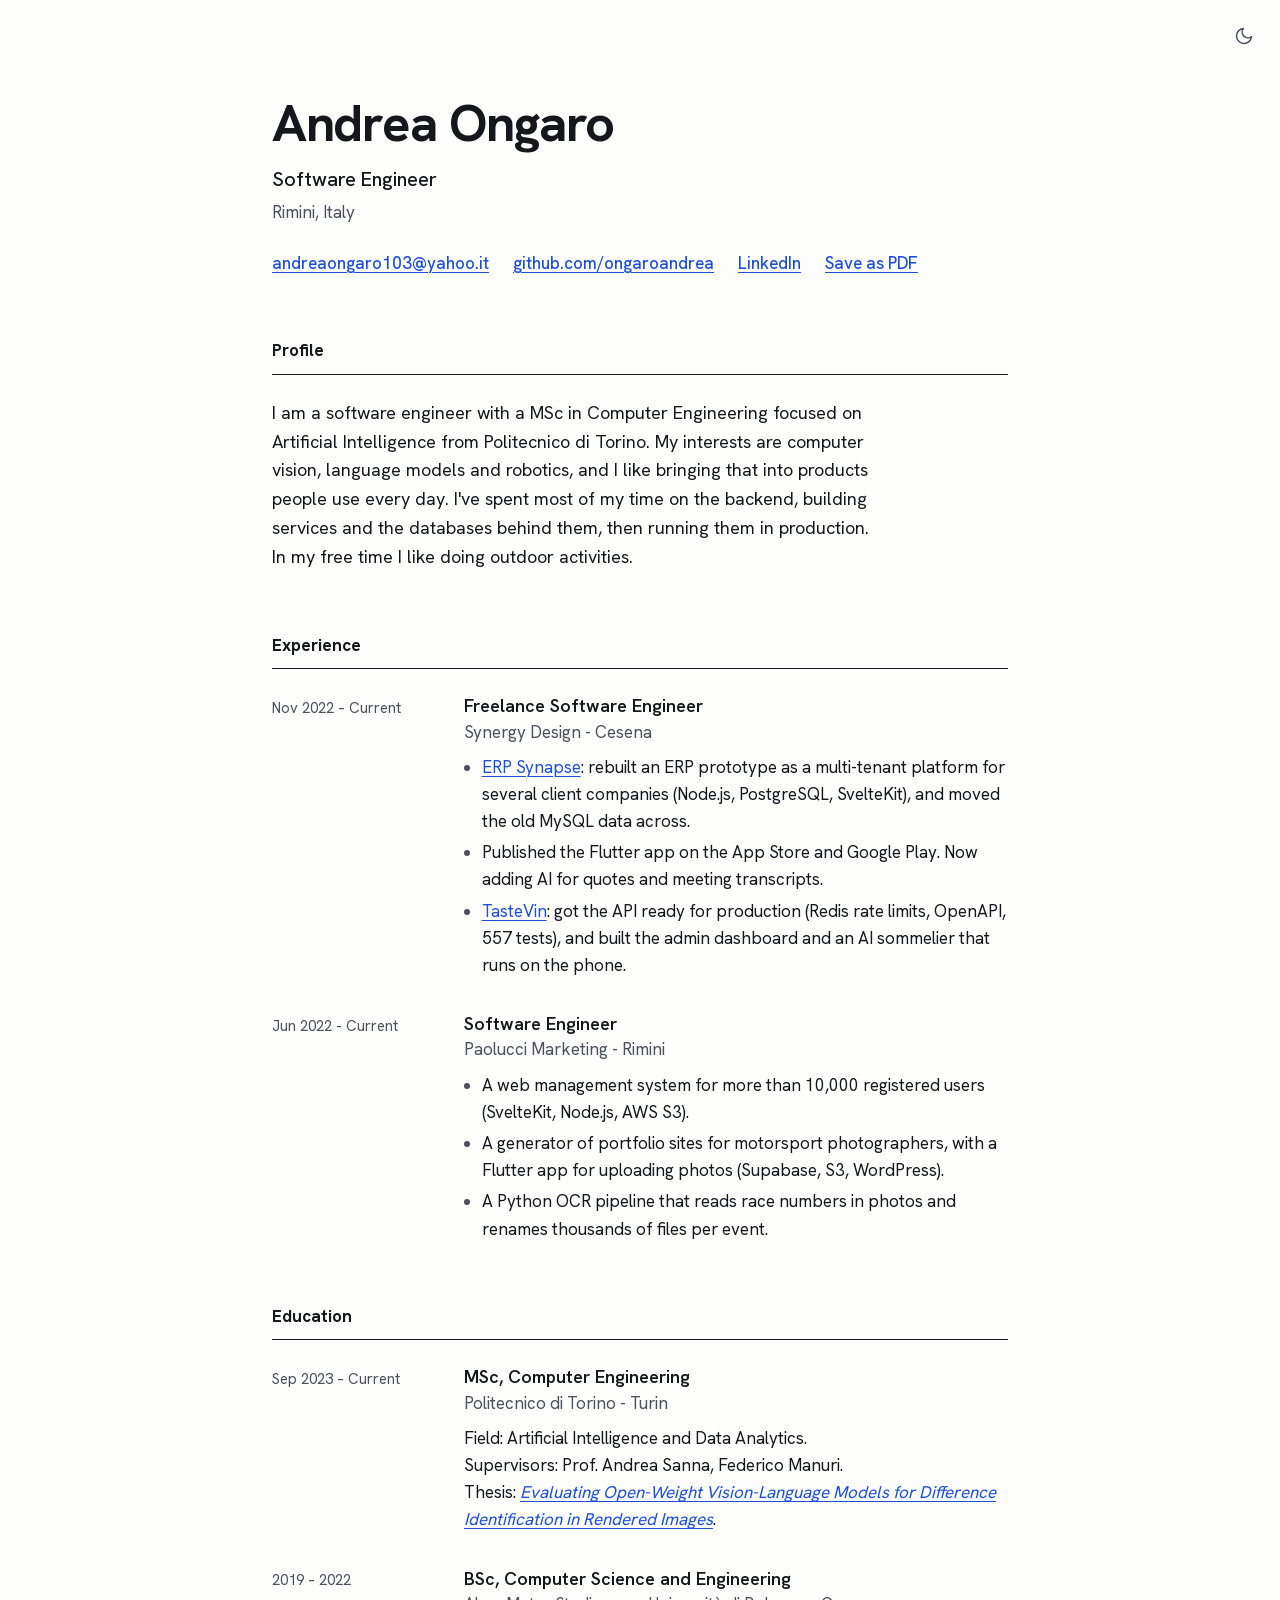
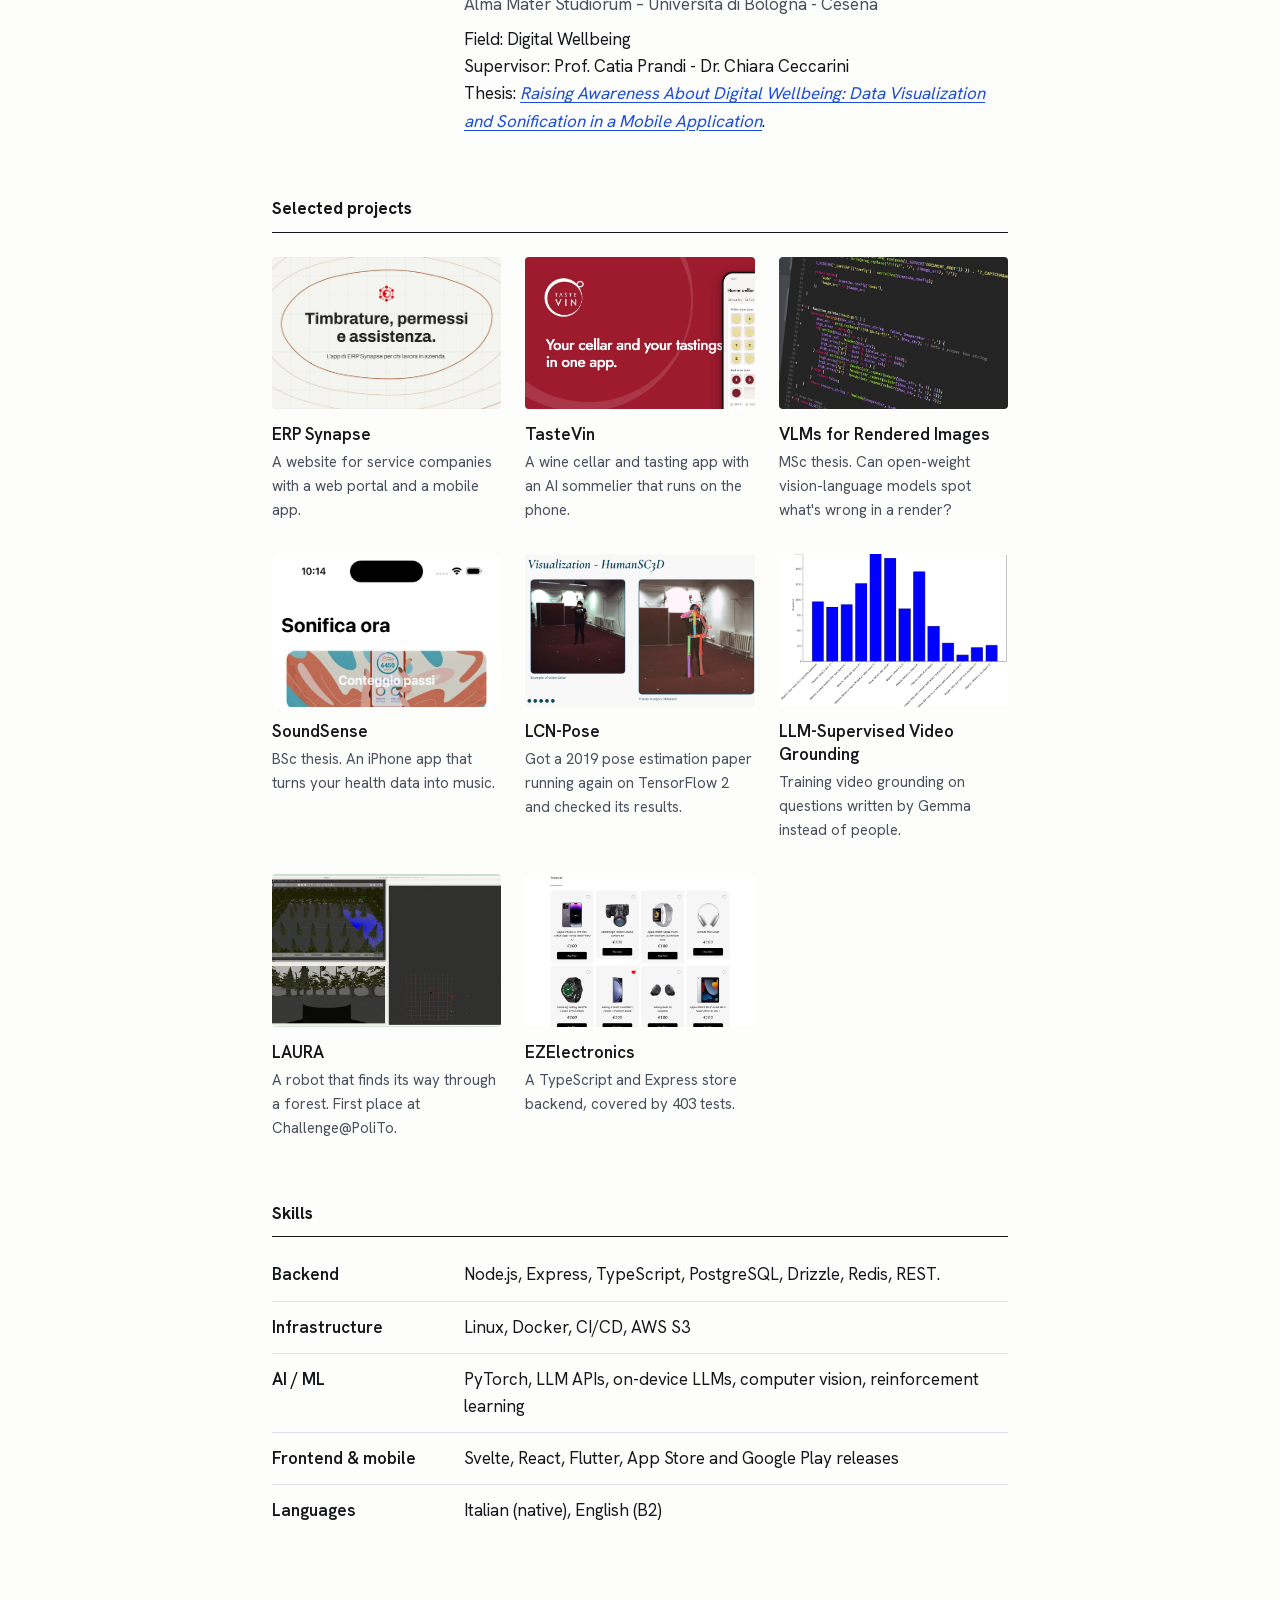
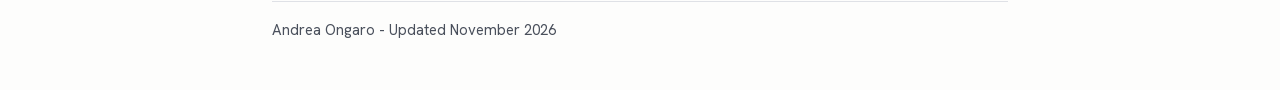
==== commit a1f3bf4a: "Update index.html" ====
--- a/index.html
+++ b/index.html
@@ -39,7 +39,7 @@
             I am a software engineer with a MSc in Computer Engineering focused on Artificial Intelligence from Politecnico di Torino.
             My interests are computer vision, language models and robotics, and I like bringing that into products people use every day.
 
-            Most of my past works are on the backend: I design APIs and databases, put them in production and keep them running, and build the web and mobile apps around them when a project needs it.
+            I've spent most of my time on the backend, building services and the databases behind them, then running them in production.
             In my free time I like doing outdoor activities.
         </p>
       </section>
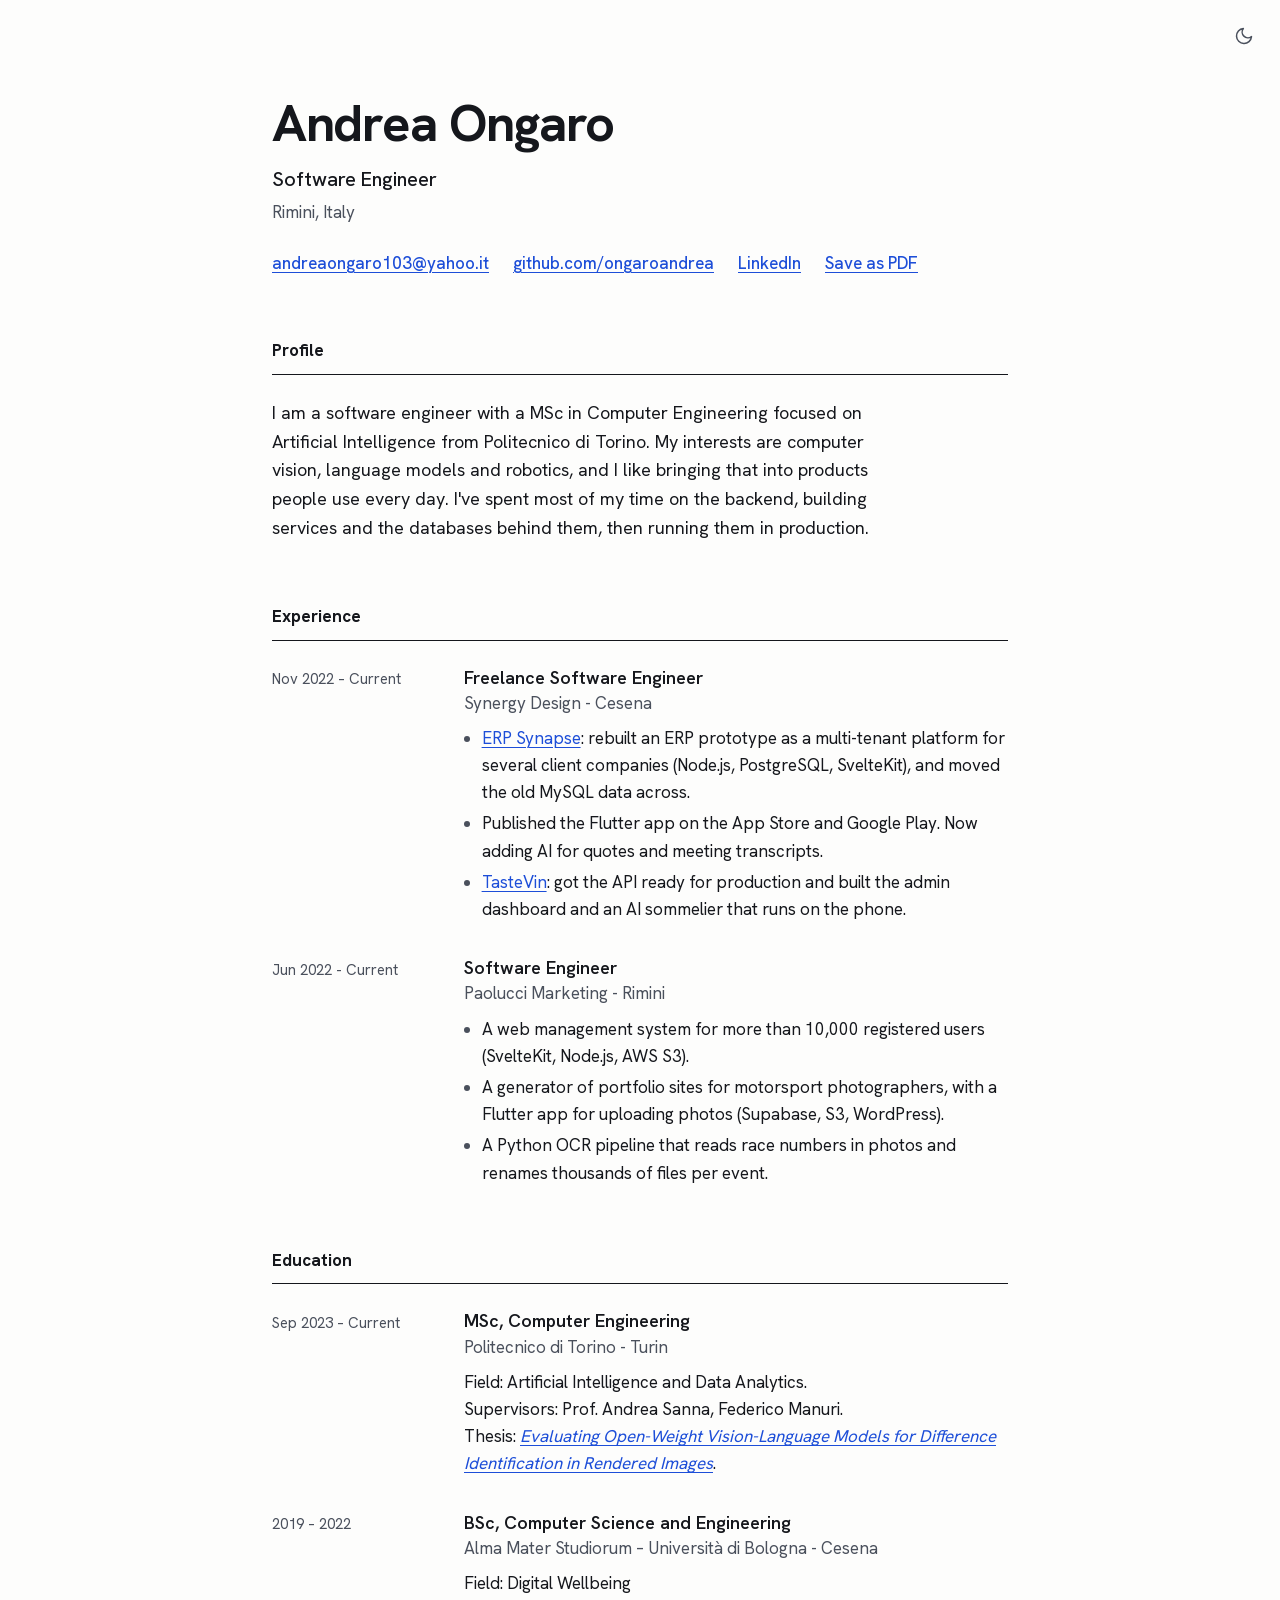
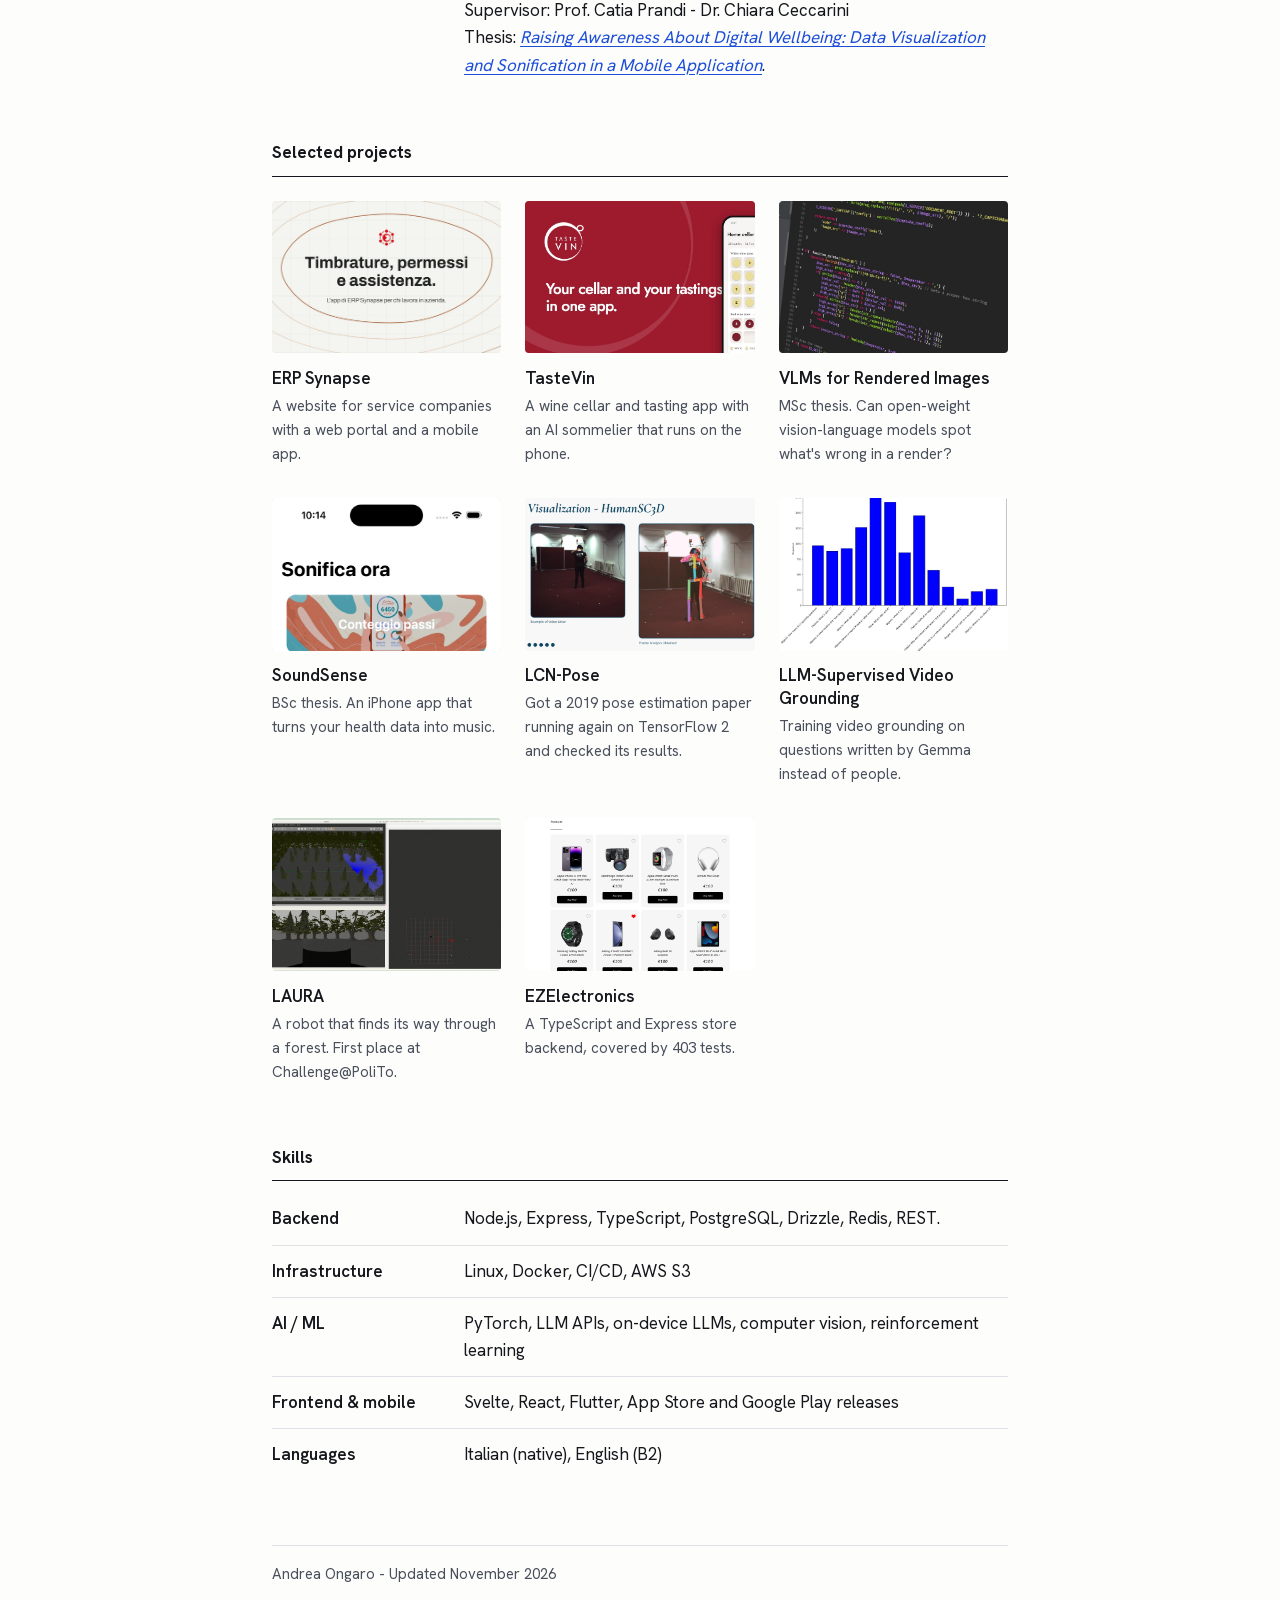
==== commit 9bf09b34: "Update personal description and project details" ====
--- a/index.html
+++ b/index.html
@@ -40,7 +40,6 @@
             My interests are computer vision, language models and robotics, and I like bringing that into products people use every day.
 
             I've spent most of my time on the backend, building services and the databases behind them, then running them in production.
-            In my free time I like doing outdoor activities.
         </p>
       </section>
 
@@ -55,7 +54,7 @@
             <ul class="entry-points">
               <li><a href="./project-pages/erpsynapse.html">ERP Synapse</a>: rebuilt an ERP prototype as a multi-tenant platform for several client companies (Node.js, PostgreSQL, SvelteKit), and moved the old MySQL data across.</li>
               <li>Published the Flutter app on the App Store and Google Play. Now adding AI for quotes and meeting transcripts.</li>
-              <li><a href="./project-pages/tastevin.html">TasteVin</a>: got the API ready for production (Redis rate limits, OpenAPI, 557 tests), and built the admin dashboard and an AI sommelier that runs on the phone.</li>
+              <li><a href="./project-pages/tastevin.html">TasteVin</a>: got the API ready for production and built the admin dashboard and an AI sommelier that runs on the phone.</li>
             </ul>
           </div>
         </article>
